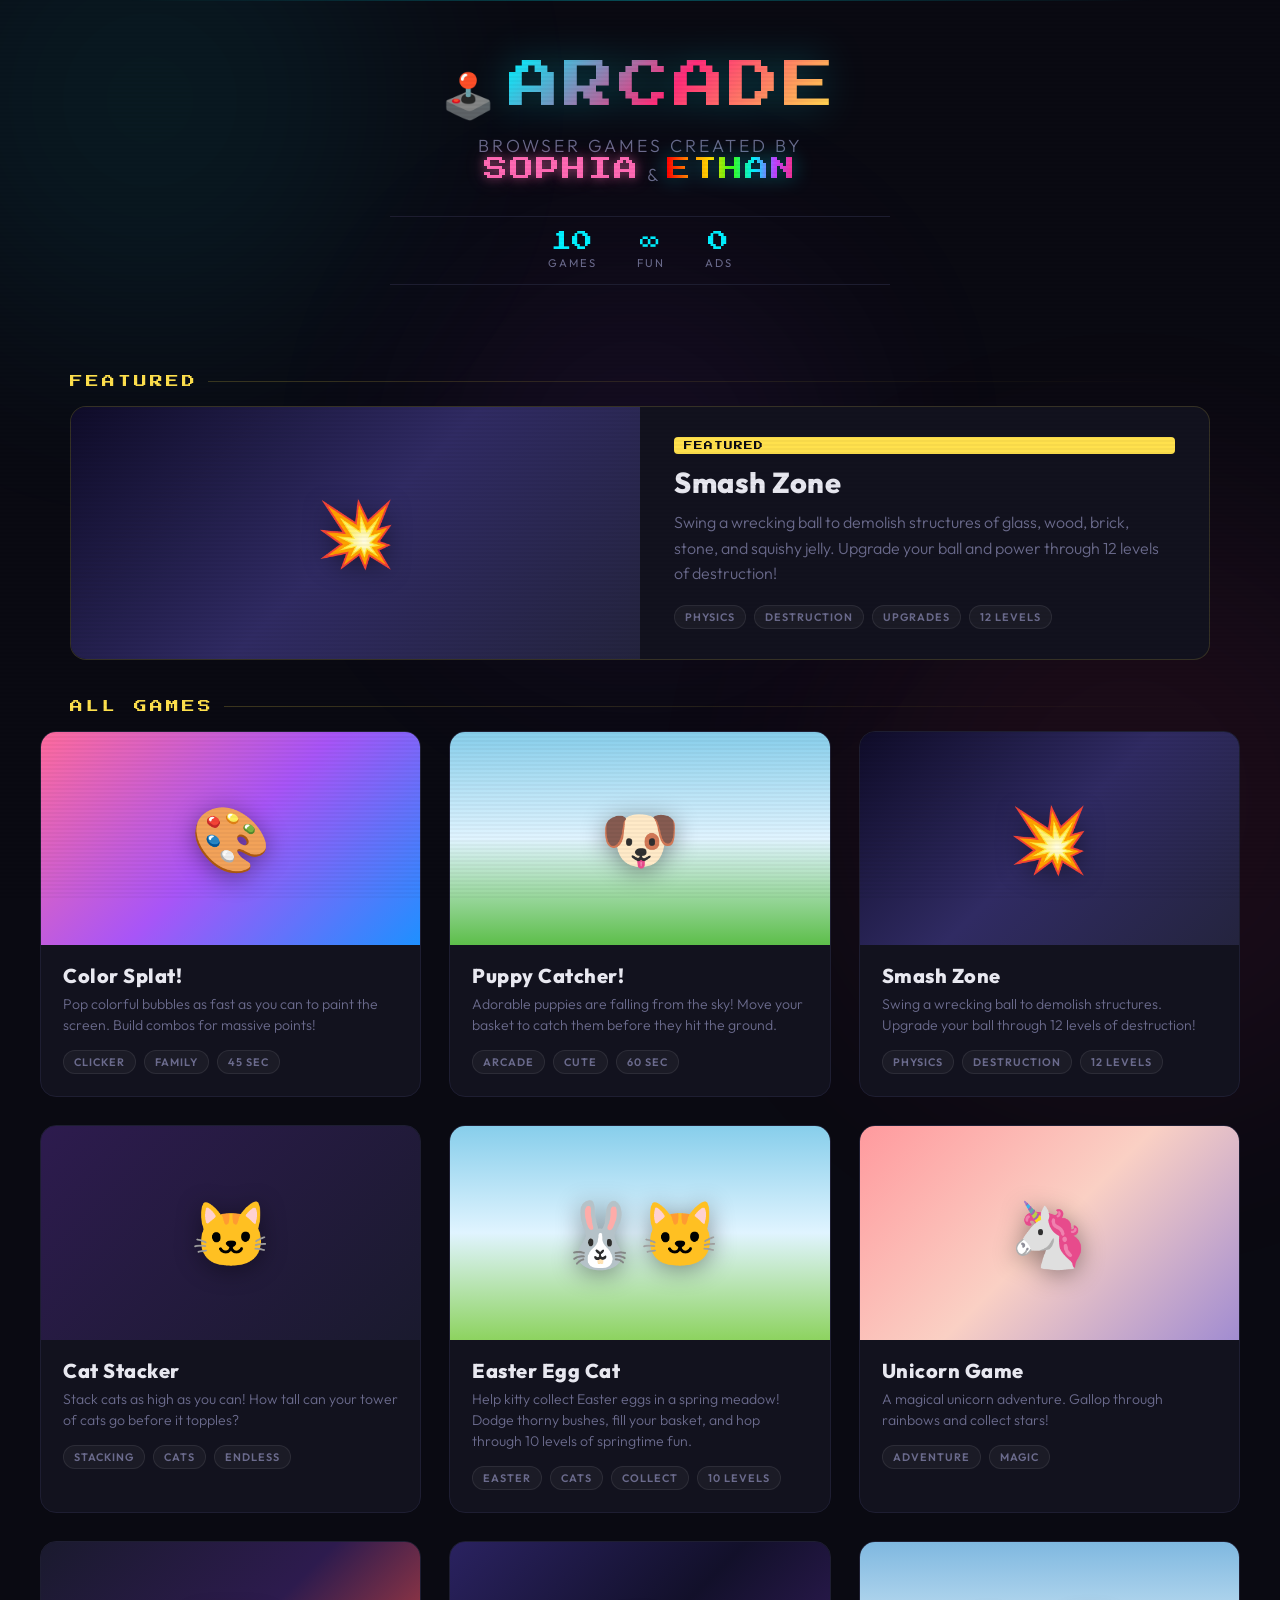
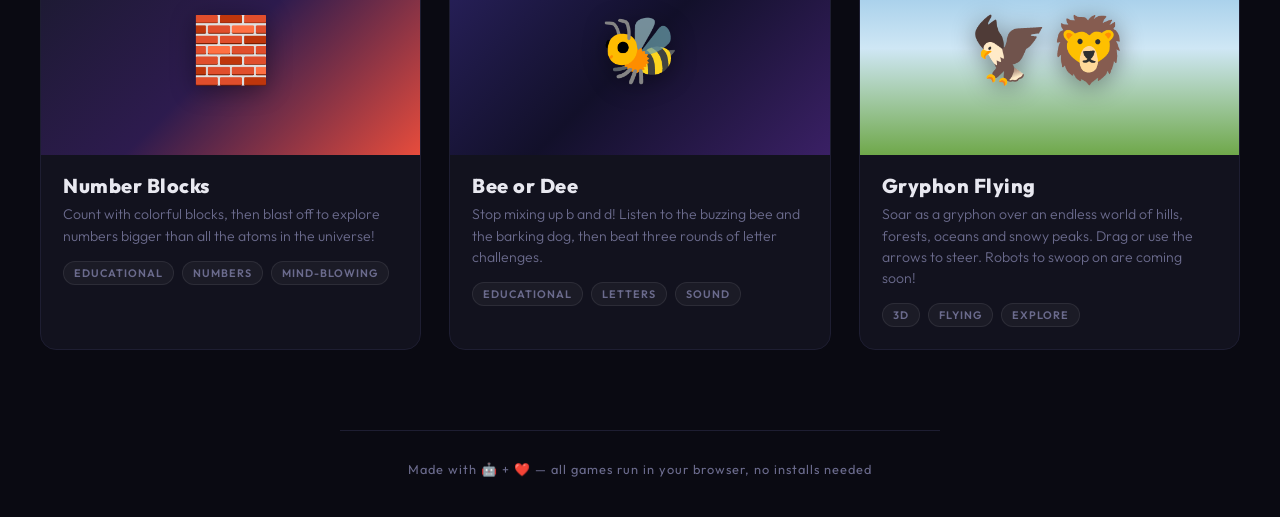
==== index.html @ a1a3a50f "Add Gryphon Flying: Fly With Me engine with a gryphon player Vendor kunchenguid/fly-with-me at 38857" ====
<!DOCTYPE html>
<html lang="en">
<head>
<meta charset="UTF-8">
<meta name="viewport" content="width=device-width, initial-scale=1.0">
<title>🕹️ Arcade</title>
<style>
  @import url('https://fonts.googleapis.com/css2?family=Press+Start+2P&family=Outfit:wght@300;400;600;800&display=swap');

  :root {
    --neon-pink: #FF2D78;
    --neon-cyan: #00F0FF;
    --neon-yellow: #FFE14D;
    --neon-green: #39FF14;
    --neon-purple: #BF40FF;
    --dark-bg: #0A0A12;
    --card-bg: #12121E;
    --card-border: #1E1E32;
    --text-dim: #6B6B8D;
  }

  * { margin: 0; padding: 0; box-sizing: border-box; }

  body {
    background: var(--dark-bg);
    color: #E8E8F0;
    font-family: 'Outfit', sans-serif;
    min-height: 100vh;
    overflow-x: hidden;
  }

  /* ── SCANLINE OVERLAY ── */
  body::after {
    content: '';
    position: fixed; inset: 0;
    background: repeating-linear-gradient(
      0deg,
      transparent,
      transparent 2px,
      rgba(0,0,0,0.03) 2px,
      rgba(0,0,0,0.03) 4px
    );
    pointer-events: none;
    z-index: 9999;
  }

  /* ── HEADER ── */
  .header {
    text-align: center;
    padding: 60px 20px 40px;
    position: relative;
  }
  .header::before {
    content: '';
    position: absolute;
    top: 0; left: 50%;
    transform: translateX(-50%);
    width: 80%;
    height: 1px;
    background: linear-gradient(90deg, transparent, var(--neon-cyan), transparent);
    opacity: 0.3;
  }

  .logo {
    font-family: 'Press Start 2P', monospace;
    font-size: clamp(1.8rem, 5vw, 3.2rem);
    letter-spacing: 4px;
    margin-bottom: 12px;
    position: relative;
    display: inline-block;
  }
  .logo .arcade-text {
    background: linear-gradient(135deg, var(--neon-cyan), var(--neon-pink), var(--neon-yellow));
    -webkit-background-clip: text; -webkit-text-fill-color: transparent;
    background-clip: text;
    filter: drop-shadow(0 0 20px rgba(0,240,255,0.3));
    animation: glowPulse 3s ease-in-out infinite;
  }
  @keyframes glowPulse {
    0%, 100% { filter: drop-shadow(0 0 20px rgba(0,240,255,0.3)); }
    50% { filter: drop-shadow(0 0 35px rgba(0,240,255,0.5)); }
  }
  .logo-icon {
    font-size: 0.85em;
    margin-right: 10px;
    animation: joystickWiggle 2s ease-in-out infinite;
  }
  @keyframes joystickWiggle {
    0%, 100% { transform: rotate(-5deg); }
    50% { transform: rotate(5deg); }
  }

  .tagline {
    font-size: clamp(0.85rem, 2vw, 1.1rem);
    color: var(--text-dim);
    font-weight: 300;
    letter-spacing: 3px;
    text-transform: uppercase;
  }

  .name-sophia {
    font-family: 'Press Start 2P', monospace;
    font-size: clamp(1.1rem, 3vw, 1.5rem);
    color: #FF69B4;
    text-shadow: 0 0 10px rgba(255, 105, 180, 0.5), 0 0 20px rgba(255, 105, 180, 0.3);
    letter-spacing: 2px;
  }

  .name-ethan {
    font-family: 'Press Start 2P', monospace;
    font-size: clamp(1.1rem, 3vw, 1.5rem);
    background: linear-gradient(90deg, #FF0000, #FF8C00, #FFD700, #39FF14, #00F0FF, #BF40FF, #FF2D78);
    -webkit-background-clip: text;
    -webkit-text-fill-color: transparent;
    background-clip: text;
    filter: drop-shadow(0 0 10px rgba(0, 240, 255, 0.4));
    letter-spacing: 2px;
  }

  /* ── GAME COUNT BAR ── */
  .stats-bar {
    display: flex;
    justify-content: center;
    gap: 40px;
    margin: 30px auto 10px;
    padding: 14px 30px;
    max-width: 500px;
    border-top: 1px solid var(--card-border);
    border-bottom: 1px solid var(--card-border);
  }
  .stat {
    text-align: center;
  }
  .stat-val {
    font-family: 'Press Start 2P', monospace;
    font-size: 1.3rem;
    color: var(--neon-cyan);
  }
  .stat-label {
    font-size: 0.7rem;
    color: var(--text-dim);
    text-transform: uppercase;
    letter-spacing: 2px;
    margin-top: 4px;
  }

  /* ── FEATURED SECTION ── */
  .featured-section {
    max-width: 1200px;
    margin: 40px auto 0;
    padding: 0 30px;
  }
  .section-label {
    font-family: 'Press Start 2P', monospace;
    font-size: clamp(0.65rem, 1.5vw, 0.8rem);
    color: var(--neon-yellow);
    letter-spacing: 3px;
    text-transform: uppercase;
    margin-bottom: 18px;
    display: flex;
    align-items: center;
    gap: 10px;
  }
  .section-label::after {
    content: '';
    flex: 1;
    height: 1px;
    background: linear-gradient(90deg, var(--neon-yellow), transparent);
    opacity: 0.2;
  }

  .featured-grid {
    display: grid;
    grid-template-columns: 1fr;
    gap: 28px;
  }

  .game-card.featured {
    display: grid;
    grid-template-columns: 1fr 1fr;
    border: 1px solid rgba(255, 225, 77, 0.15);
  }
  .game-card.featured .card-thumb {
    aspect-ratio: auto;
    min-height: 250px;
  }
  .game-card.featured .card-info {
    display: flex;
    flex-direction: column;
    justify-content: center;
    padding: 30px 34px;
  }
  .game-card.featured .card-title {
    font-size: 1.8rem;
    margin-bottom: 10px;
  }
  .game-card.featured .card-desc {
    font-size: 1rem;
    line-height: 1.6;
  }
  .game-card.featured .card-tags {
    margin-top: 18px;
  }
  .featured-badge {
    display: inline-block;
    font-family: 'Press Start 2P', monospace;
    font-size: 0.55rem;
    color: var(--dark-bg);
    background: var(--neon-yellow);
    padding: 4px 10px;
    border-radius: 4px;
    letter-spacing: 1px;
    margin-bottom: 10px;
  }
  .game-card.featured:hover {
    border-color: var(--neon-yellow);
    box-shadow:
      0 10px 50px rgba(255, 225, 77, 0.12),
      0 0 0 1px rgba(255, 225, 77, 0.15),
      inset 0 1px 0 rgba(255,255,255,0.04);
  }

  @media (max-width: 700px) {
    .game-card.featured {
      grid-template-columns: 1fr;
    }
    .game-card.featured .card-thumb {
      min-height: 180px;
      aspect-ratio: 16 / 9;
    }
    .game-card.featured .card-info {
      padding: 18px 22px 22px;
    }
    .game-card.featured .card-title {
      font-size: 1.3rem;
    }
    .featured-section { padding: 0 16px; }
  }

  /* ── ALL GAMES SECTION ── */
  .all-games-section {
    max-width: 1200px;
    margin: 40px auto 0;
    padding: 0 30px;
  }
  @media (max-width: 700px) {
    .all-games-section { padding: 0 16px; }
  }

  /* ── GAME GRID ── */
  .games-grid {
    display: grid;
    grid-template-columns: repeat(auto-fill, minmax(320px, 1fr));
    gap: 28px;
    max-width: 1200px;
    margin: 0 auto;
    padding: 0 0 80px;
  }

  /* ── GAME CARD ── */
  .game-card {
    background: var(--card-bg);
    border: 1px solid var(--card-border);
    border-radius: 16px;
    overflow: hidden;
    transition: transform 0.3s cubic-bezier(0.34, 1.56, 0.64, 1), box-shadow 0.3s, border-color 0.3s;
    cursor: pointer;
    text-decoration: none;
    color: inherit;
    display: block;
    position: relative;
  }
  .game-card:hover {
    transform: translateY(-6px) scale(1.02);
    border-color: var(--neon-cyan);
    box-shadow:
      0 10px 40px rgba(0, 240, 255, 0.12),
      0 0 0 1px rgba(0, 240, 255, 0.15),
      inset 0 1px 0 rgba(255,255,255,0.04);
  }
  .game-card:active {
    transform: translateY(-2px) scale(1.0);
  }

  /* Card glow accent — unique per card */
  .game-card::before {
    content: '';
    position: absolute;
    top: 0; left: 0; right: 0;
    height: 3px;
    background: var(--accent);
    opacity: 0;
    transition: opacity 0.3s;
  }
  .game-card:hover::before { opacity: 1; }

  /* ── SCREENSHOT AREA ── */
  .card-thumb {
    width: 100%;
    aspect-ratio: 16 / 9;
    overflow: hidden;
    position: relative;
    display: flex;
    align-items: center;
    justify-content: center;
    background: var(--thumb-bg, #161625);
  }
  .card-thumb img {
    width: 100%;
    height: 100%;
    object-fit: cover;
    transition: transform 0.5s;
  }
  .game-card:hover .card-thumb img {
    transform: scale(1.06);
  }

  /* Placeholder when no screenshot */
  .thumb-placeholder {
    font-size: 4rem;
    filter: drop-shadow(0 4px 12px rgba(0,0,0,0.4));
    animation: float 3s ease-in-out infinite;
  }
  @keyframes float {
    0%, 100% { transform: translateY(0); }
    50% { transform: translateY(-8px); }
  }

  /* Play overlay */
  .play-overlay {
    position: absolute; inset: 0;
    background: rgba(0,0,0,0.55);
    display: flex; align-items: center; justify-content: center;
    opacity: 0;
    transition: opacity 0.3s;
  }
  .game-card:hover .play-overlay { opacity: 1; }
  .play-btn-icon {
    width: 60px; height: 60px;
    border-radius: 50%;
    background: var(--accent, var(--neon-cyan));
    display: flex; align-items: center; justify-content: center;
    box-shadow: 0 0 30px rgba(0,240,255,0.4);
    transition: transform 0.2s;
  }
  .game-card:hover .play-btn-icon { transform: scale(1.1); }
  .play-btn-icon svg {
    width: 24px; height: 24px;
    fill: var(--dark-bg);
    margin-left: 3px;
  }

  /* ── CARD INFO ── */
  .card-info {
    padding: 18px 22px 22px;
  }
  .card-title {
    font-family: 'Outfit', sans-serif;
    font-weight: 800;
    font-size: 1.25rem;
    margin-bottom: 6px;
    letter-spacing: 0.5px;
  }
  .card-desc {
    font-size: 0.88rem;
    color: var(--text-dim);
    line-height: 1.5;
    font-weight: 300;
  }
  .card-tags {
    display: flex;
    gap: 8px;
    margin-top: 14px;
    flex-wrap: wrap;
  }
  .tag {
    font-size: 0.68rem;
    padding: 4px 10px;
    border-radius: 20px;
    background: rgba(255,255,255,0.04);
    border: 1px solid rgba(255,255,255,0.08);
    color: var(--text-dim);
    text-transform: uppercase;
    letter-spacing: 1px;
    font-weight: 600;
  }

  /* ── FOOTER ── */
  .footer {
    text-align: center;
    padding: 30px 20px 40px;
    color: var(--text-dim);
    font-size: 0.8rem;
    border-top: 1px solid var(--card-border);
    max-width: 600px;
    margin: 0 auto;
    letter-spacing: 1px;
  }
  .footer a {
    color: var(--neon-cyan);
    text-decoration: none;
  }

  /* ── AMBIENT GLOW BLOBS ── */
  .glow-blob {
    position: fixed;
    border-radius: 50%;
    filter: blur(120px);
    opacity: 0.07;
    pointer-events: none;
    z-index: -1;
  }

  /* ── RESPONSIVE ── */
  @media (max-width: 700px) {
    .games-grid { grid-template-columns: 1fr; padding: 0 16px 60px; }
    .stats-bar { gap: 25px; }
    .header { padding: 40px 16px 30px; }
  }

</style>
</head>
<body>

<!-- Ambient glow -->
<div class="glow-blob" style="width:500px;height:500px;background:var(--neon-cyan);top:-150px;left:-100px;"></div>
<div class="glow-blob" style="width:600px;height:600px;background:var(--neon-pink);bottom:-200px;right:-150px;"></div>
<div class="glow-blob" style="width:400px;height:400px;background:var(--neon-purple);top:50%;left:50%;transform:translate(-50%,-50%);"></div>

<!-- HEADER -->
<header class="header">
  <div class="logo">
    <span class="logo-icon">🕹️</span><span class="arcade-text">ARCADE</span>
  </div>
  <p class="tagline">Browser games created by<br><span class="name-sophia">Sophia</span> & <span class="name-ethan">Ethan</span></p>

  <div class="stats-bar">
    <div class="stat">
      <div class="stat-val" id="game-count">5</div>
      <div class="stat-label">Games</div>
    </div>
    <div class="stat">
      <div class="stat-val">∞</div>
      <div class="stat-label">Fun</div>
    </div>
    <div class="stat">
      <div class="stat-val">0</div>
      <div class="stat-label">Ads</div>
    </div>
  </div>
</header>

<!-- FEATURED GAMES -->
<section class="featured-section">
  <div class="section-label">Featured</div>
  <div class="featured-grid">

    <!-- ═══ FEATURED: Smash Zone ═══ -->
    <a href="./smash-zone/" class="game-card featured" style="--accent: #FF4757; --thumb-bg: linear-gradient(135deg, #0f0c29, #302b63, #24243e);">
      <div class="card-thumb" style="background: linear-gradient(135deg, #0f0c29, #302b63, #24243e);">
        <div class="thumb-placeholder">💥</div>
        <div class="play-overlay">
          <div class="play-btn-icon" style="background: #FF4757;">
            <svg viewBox="0 0 24 24"><polygon points="8,5 19,12 8,19"/></svg>
          </div>
        </div>
      </div>
      <div class="card-info">
        <span class="featured-badge">FEATURED</span>
        <div class="card-title">Smash Zone</div>
        <div class="card-desc">Swing a wrecking ball to demolish structures of glass, wood, brick, stone, and squishy jelly. Upgrade your ball and power through 12 levels of destruction!</div>
        <div class="card-tags">
          <span class="tag">Physics</span>
          <span class="tag">Destruction</span>
          <span class="tag">Upgrades</span>
          <span class="tag">12 Levels</span>
        </div>
      </div>
    </a>

  </div>
</section>

<!-- ALL GAMES -->
<section class="all-games-section">
  <div class="section-label">All Games</div>
</section>

<main class="games-grid" id="games-grid">

  <!-- ═══ GAME CARD: Color Splat ═══ -->
  <a href="./color-splat/" class="game-card" style="--accent: #A855F7; --thumb-bg: linear-gradient(135deg, #FF6B9D, #A855F7, #1E90FF);">
    <div class="card-thumb" style="background: linear-gradient(135deg, #FF6B9D, #A855F7, #1E90FF);">
      <div class="thumb-placeholder">🎨</div>
      <div class="play-overlay">
        <div class="play-btn-icon" style="background: #A855F7;">
          <svg viewBox="0 0 24 24"><polygon points="8,5 19,12 8,19"/></svg>
        </div>
      </div>
    </div>
    <div class="card-info">
      <div class="card-title">Color Splat!</div>
      <div class="card-desc">Pop colorful bubbles as fast as you can to paint the screen. Build combos for massive points!</div>
      <div class="card-tags">
        <span class="tag">Clicker</span>
        <span class="tag">Family</span>
        <span class="tag">45 sec</span>
      </div>
    </div>
  </a>

  <!-- ═══ GAME CARD: Puppy Catcher ═══ -->
  <a href="./puppy-catcher/" class="game-card" style="--accent: #FF8FAB; --thumb-bg: linear-gradient(180deg, #87CEEB, #E0F4FF, #5DBE4A);">
    <div class="card-thumb" style="background: linear-gradient(180deg, #87CEEB, #E0F4FF, #5DBE4A);">
      <div class="thumb-placeholder">🐶</div>
      <div class="play-overlay">
        <div class="play-btn-icon" style="background: #FF8FAB;">
          <svg viewBox="0 0 24 24"><polygon points="8,5 19,12 8,19"/></svg>
        </div>
      </div>
    </div>
    <div class="card-info">
      <div class="card-title">Puppy Catcher!</div>
      <div class="card-desc">Adorable puppies are falling from the sky! Move your basket to catch them before they hit the ground.</div>
      <div class="card-tags">
        <span class="tag">Arcade</span>
        <span class="tag">Cute</span>
        <span class="tag">60 sec</span>
      </div>
    </div>
  </a>

  <!-- ═══ GAME CARD: Smash Zone ═══ -->
  <a href="./smash-zone/" class="game-card" style="--accent: #FF4757; --thumb-bg: linear-gradient(135deg, #0f0c29, #302b63, #24243e);">
    <div class="card-thumb" style="background: linear-gradient(135deg, #0f0c29, #302b63, #24243e);">
      <div class="thumb-placeholder">💥</div>
      <div class="play-overlay">
        <div class="play-btn-icon" style="background: #FF4757;">
          <svg viewBox="0 0 24 24"><polygon points="8,5 19,12 8,19"/></svg>
        </div>
      </div>
    </div>
    <div class="card-info">
      <div class="card-title">Smash Zone</div>
      <div class="card-desc">Swing a wrecking ball to demolish structures. Upgrade your ball through 12 levels of destruction!</div>
      <div class="card-tags">
        <span class="tag">Physics</span>
        <span class="tag">Destruction</span>
        <span class="tag">12 Levels</span>
      </div>
    </div>
  </a>

  <!-- ═══ GAME CARD: Cat Stacker ═══ -->
  <a href="./cat-stacker/" class="game-card" style="--accent: #FFE14D; --thumb-bg: linear-gradient(135deg, #2d1b4e, #1a1a2e);">
    <div class="card-thumb" style="background: linear-gradient(135deg, #2d1b4e, #1a1a2e);">
      <div class="thumb-placeholder">🐱</div>
      <div class="play-overlay">
        <div class="play-btn-icon" style="background: #FFE14D;">
          <svg viewBox="0 0 24 24"><polygon points="8,5 19,12 8,19"/></svg>
        </div>
      </div>
    </div>
    <div class="card-info">
      <div class="card-title">Cat Stacker</div>
      <div class="card-desc">Stack cats as high as you can! How tall can your tower of cats go before it topples?</div>
      <div class="card-tags">
        <span class="tag">Stacking</span>
        <span class="tag">Cats</span>
        <span class="tag">Endless</span>
      </div>
    </div>
  </a>

  <!-- ═══ GAME CARD: Easter Egg Cat ═══ -->
  <a href="./easter-cat/" class="game-card" style="--accent: #FFB6C1; --thumb-bg: linear-gradient(180deg, #87CEEB, #E0F4FF, #8DD35F);">
    <div class="card-thumb" style="background: linear-gradient(180deg, #87CEEB, #E0F4FF, #8DD35F);">
      <div class="thumb-placeholder">&#x1F430;&#x1F431;</div>
      <div class="play-overlay">
        <div class="play-btn-icon" style="background: #FFB6C1;">
          <svg viewBox="0 0 24 24"><polygon points="8,5 19,12 8,19"/></svg>
        </div>
      </div>
    </div>
    <div class="card-info">
      <div class="card-title">Easter Egg Cat</div>
      <div class="card-desc">Help kitty collect Easter eggs in a spring meadow! Dodge thorny bushes, fill your basket, and hop through 10 levels of springtime fun.</div>
      <div class="card-tags">
        <span class="tag">Easter</span>
        <span class="tag">Cats</span>
        <span class="tag">Collect</span>
        <span class="tag">10 Levels</span>
      </div>
    </div>
  </a>

  <!-- ═══ GAME CARD: Unicorn Game ═══ -->
  <a href="./unicorn-game/" class="game-card" style="--accent: #BF40FF; --thumb-bg: linear-gradient(135deg, #ff9a9e, #fad0c4, #a18cd1);">
    <div class="card-thumb" style="background: linear-gradient(135deg, #ff9a9e, #fad0c4, #a18cd1);">
      <div class="thumb-placeholder">🦄</div>
      <div class="play-overlay">
        <div class="play-btn-icon" style="background: #BF40FF;">
          <svg viewBox="0 0 24 24"><polygon points="8,5 19,12 8,19"/></svg>
        </div>
      </div>
    </div>
    <div class="card-info">
      <div class="card-title">Unicorn Game</div>
      <div class="card-desc">A magical unicorn adventure. Gallop through rainbows and collect stars!</div>
      <div class="card-tags">
        <span class="tag">Adventure</span>
        <span class="tag">Magic</span>
      </div>
    </div>
  </a>

  <!-- ═══ GAME CARD: Number Blocks ═══ -->
  <a href="./number-game/" class="game-card" style="--accent: #FFD700; --thumb-bg: linear-gradient(135deg, #1a1a2e, #2d1b4e, #e74c3c);">
    <div class="card-thumb" style="background: linear-gradient(135deg, #1a1a2e, #2d1b4e, #e74c3c);">
      <div class="thumb-placeholder">🧱</div>
      <div class="play-overlay">
        <div class="play-btn-icon" style="background: #FFD700;">
          <svg viewBox="0 0 24 24"><polygon points="8,5 19,12 8,19"/></svg>
        </div>
      </div>
    </div>
    <div class="card-info">
      <div class="card-title">Number Blocks</div>
      <div class="card-desc">Count with colorful blocks, then blast off to explore numbers bigger than all the atoms in the universe!</div>
      <div class="card-tags">
        <span class="tag">Educational</span>
        <span class="tag">Numbers</span>
        <span class="tag">Mind-Blowing</span>
      </div>
    </div>
  </a>

  <!-- ═══ GAME CARD: Bee or Dee ═══ -->
  <a href="./bee-or-dee/" class="game-card" style="--accent: #FFC53D; --thumb-bg: linear-gradient(135deg, #2A2260, #12102A, #3A2065);">
    <div class="card-thumb" style="background: linear-gradient(135deg, #2A2260, #12102A, #3A2065);">
      <div class="thumb-placeholder">🐝</div>
      <div class="play-overlay">
        <div class="play-btn-icon" style="background: #FFC53D;">
          <svg viewBox="0 0 24 24"><polygon points="8,5 19,12 8,19"/></svg>
        </div>
      </div>
    </div>
    <div class="card-info">
      <div class="card-title">Bee or Dee</div>
      <div class="card-desc">Stop mixing up b and d! Listen to the buzzing bee and the barking dog, then beat three rounds of letter challenges.</div>
      <div class="card-tags">
        <span class="tag">Educational</span>
        <span class="tag">Letters</span>
        <span class="tag">Sound</span>
      </div>
    </div>
  </a>

  <!-- ═══ GAME CARD: Gryphon Flying ═══ -->
  <a href="./gryphon-flying/" class="game-card" style="--accent: #E8A33D; --thumb-bg: linear-gradient(180deg, #7FB8E0, #CFE7F5, #6FA84A);">
    <div class="card-thumb" style="background: linear-gradient(180deg, #7FB8E0, #CFE7F5, #6FA84A);">
      <div class="thumb-placeholder">🦅🦁</div>
      <div class="play-overlay">
        <div class="play-btn-icon" style="background: #E8A33D;">
          <svg viewBox="0 0 24 24"><polygon points="8,5 19,12 8,19"/></svg>
        </div>
      </div>
    </div>
    <div class="card-info">
      <div class="card-title">Gryphon Flying</div>
      <div class="card-desc">Soar as a gryphon over an endless world of hills, forests, oceans and snowy peaks. Drag or use the arrows to steer. Robots to swoop on are coming soon!</div>
      <div class="card-tags">
        <span class="tag">3D</span>
        <span class="tag">Flying</span>
        <span class="tag">Explore</span>
      </div>
    </div>
  </a>

</main>

<!-- FOOTER -->
<footer class="footer">
  Made with 🤖 + ❤️ — all games run in your browser, no installs needed
</footer>

<script>
  // Update game count dynamically
  document.getElementById('game-count').textContent =
    document.querySelectorAll('.game-card').length;
</script>
</body>
</html>
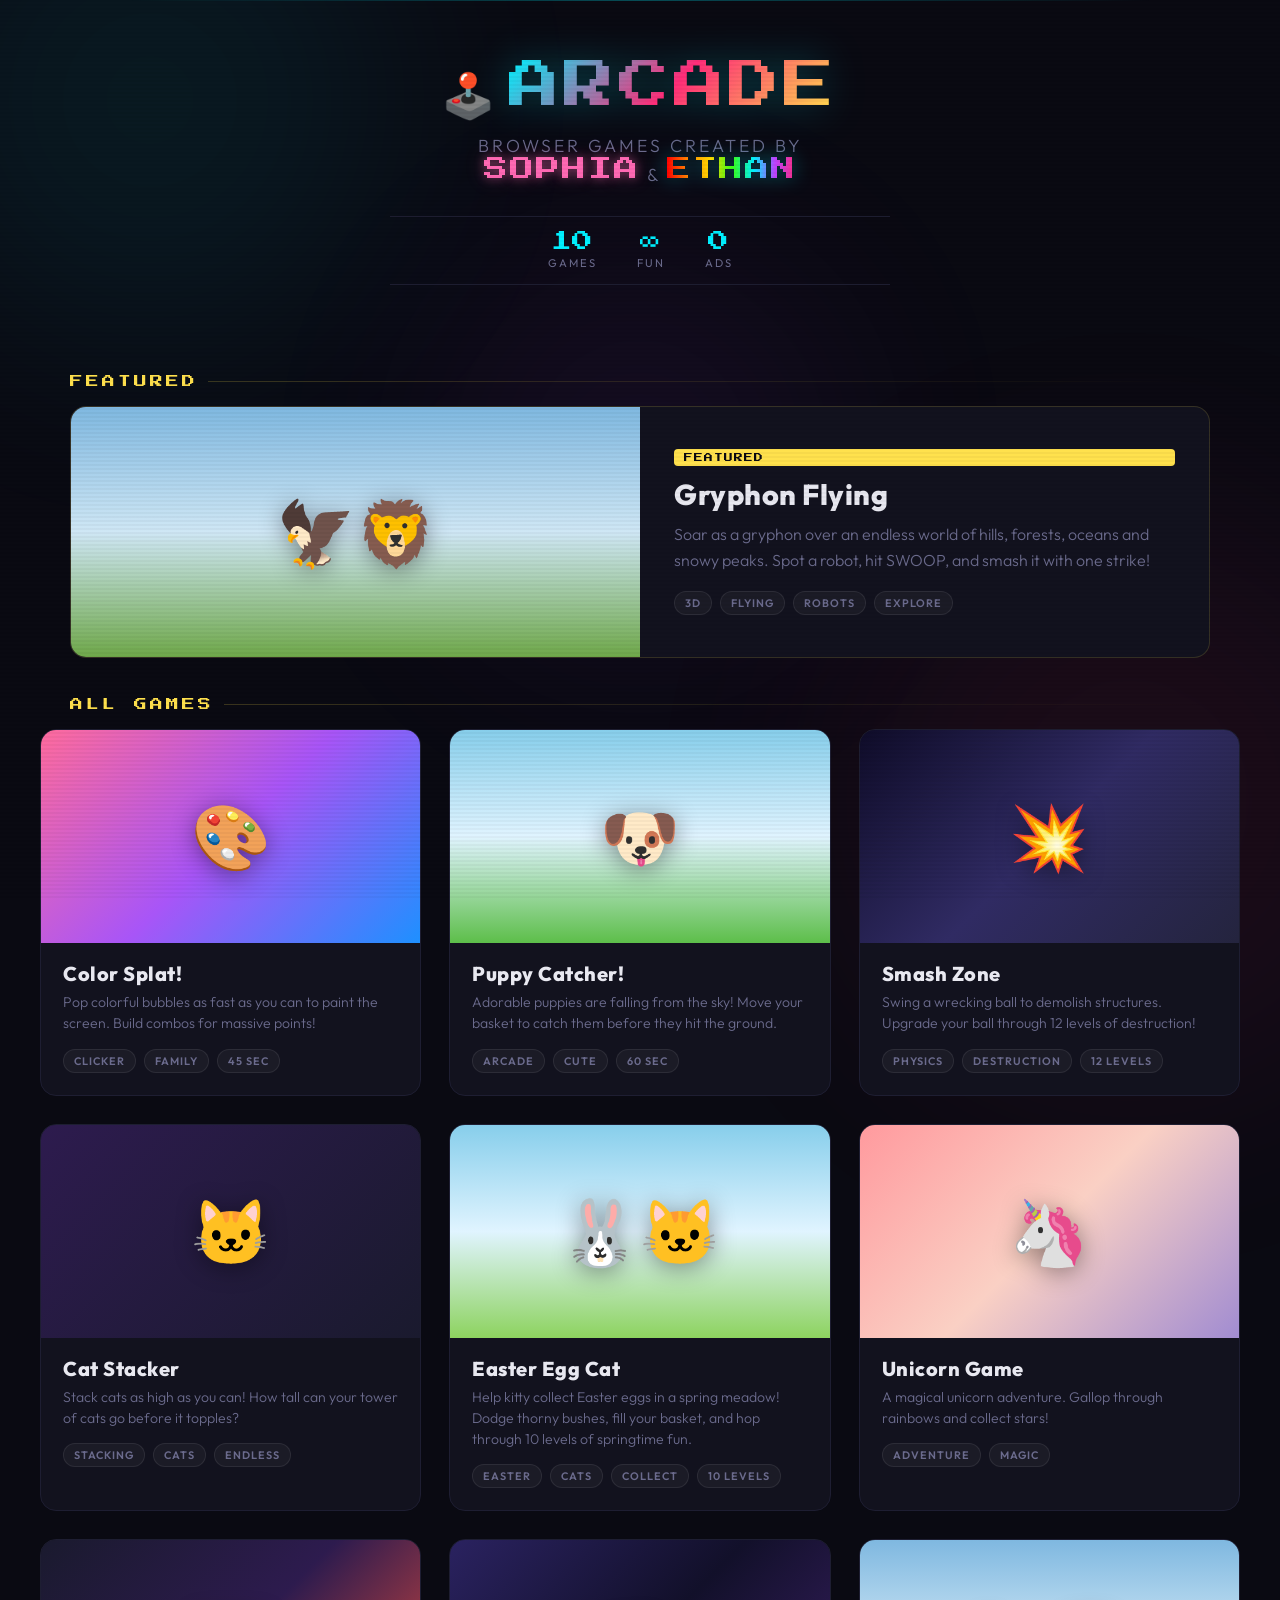
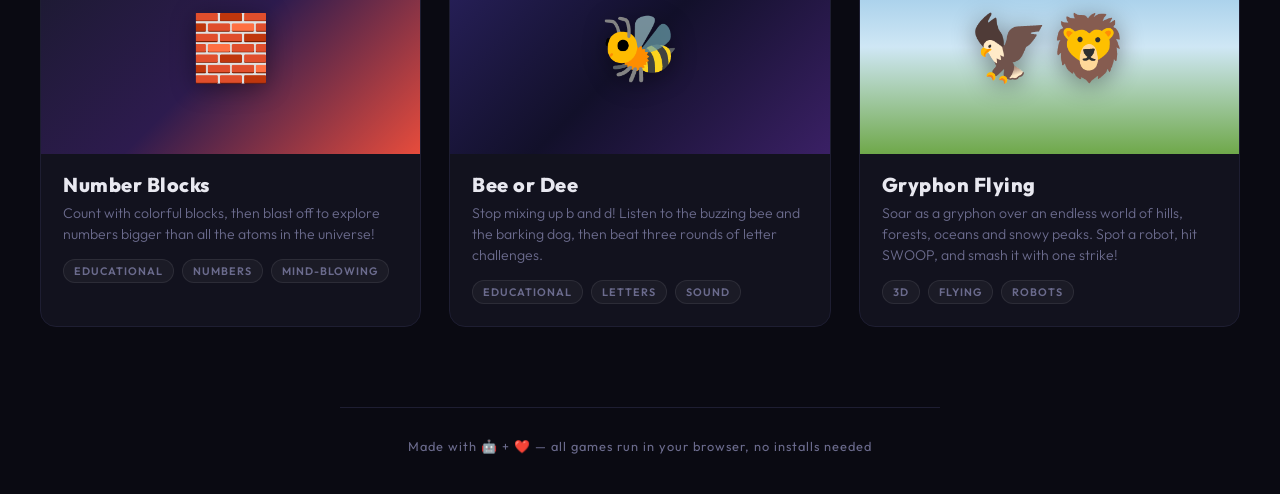
==== commit c03b5ae1: "Feature Gryphon Flying; iOS sound; a strike that lands Home page: Gryphon Flying takes the featured " ====
--- a/index.html
+++ b/index.html
@@ -455,25 +455,25 @@
   <div class="section-label">Featured</div>
   <div class="featured-grid">
 
-    <!-- ═══ FEATURED: Smash Zone ═══ -->
-    <a href="./smash-zone/" class="game-card featured" style="--accent: #FF4757; --thumb-bg: linear-gradient(135deg, #0f0c29, #302b63, #24243e);">
-      <div class="card-thumb" style="background: linear-gradient(135deg, #0f0c29, #302b63, #24243e);">
-        <div class="thumb-placeholder">💥</div>
+    <!-- ═══ FEATURED: Gryphon Flying ═══ -->
+    <a href="./gryphon-flying/" class="game-card featured" style="--accent: #E8A33D; --thumb-bg: linear-gradient(180deg, #7FB8E0, #CFE7F5, #6FA84A);">
+      <div class="card-thumb" style="background: linear-gradient(180deg, #7FB8E0, #CFE7F5, #6FA84A);">
+        <div class="thumb-placeholder">🦅🦁</div>
         <div class="play-overlay">
-          <div class="play-btn-icon" style="background: #FF4757;">
+          <div class="play-btn-icon" style="background: #E8A33D;">
             <svg viewBox="0 0 24 24"><polygon points="8,5 19,12 8,19"/></svg>
           </div>
         </div>
       </div>
       <div class="card-info">
         <span class="featured-badge">FEATURED</span>
-        <div class="card-title">Smash Zone</div>
-        <div class="card-desc">Swing a wrecking ball to demolish structures of glass, wood, brick, stone, and squishy jelly. Upgrade your ball and power through 12 levels of destruction!</div>
+        <div class="card-title">Gryphon Flying</div>
+        <div class="card-desc">Soar as a gryphon over an endless world of hills, forests, oceans and snowy peaks. Spot a robot, hit SWOOP, and smash it with one strike!</div>
         <div class="card-tags">
-          <span class="tag">Physics</span>
-          <span class="tag">Destruction</span>
-          <span class="tag">Upgrades</span>
-          <span class="tag">12 Levels</span>
+          <span class="tag">3D</span>
+          <span class="tag">Flying</span>
+          <span class="tag">Robots</span>
+          <span class="tag">Explore</span>
         </div>
       </div>
     </a>
@@ -668,11 +668,11 @@
     </div>
     <div class="card-info">
       <div class="card-title">Gryphon Flying</div>
-      <div class="card-desc">Soar as a gryphon over an endless world of hills, forests, oceans and snowy peaks. Drag or use the arrows to steer. Robots to swoop on are coming soon!</div>
+      <div class="card-desc">Soar as a gryphon over an endless world of hills, forests, oceans and snowy peaks. Spot a robot, hit SWOOP, and smash it with one strike!</div>
       <div class="card-tags">
         <span class="tag">3D</span>
         <span class="tag">Flying</span>
-        <span class="tag">Explore</span>
+        <span class="tag">Robots</span>
       </div>
     </div>
   </a>
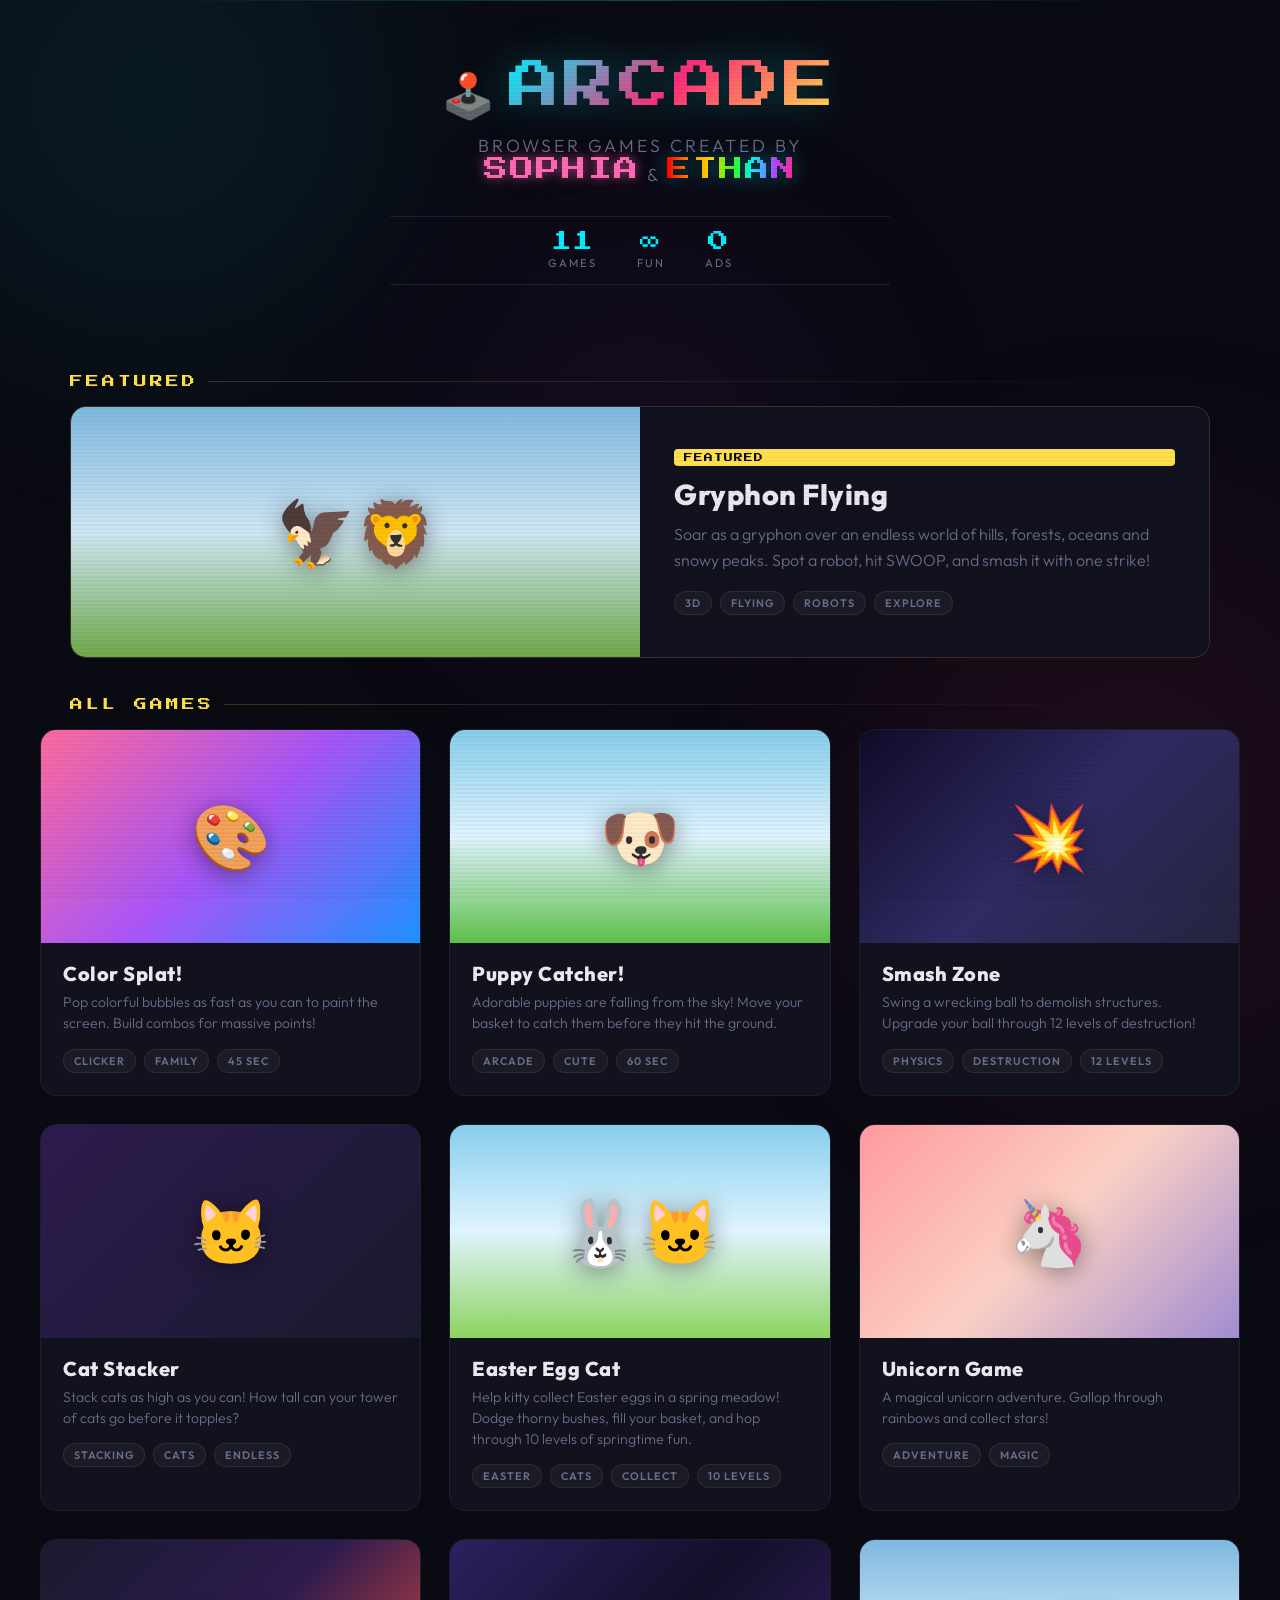
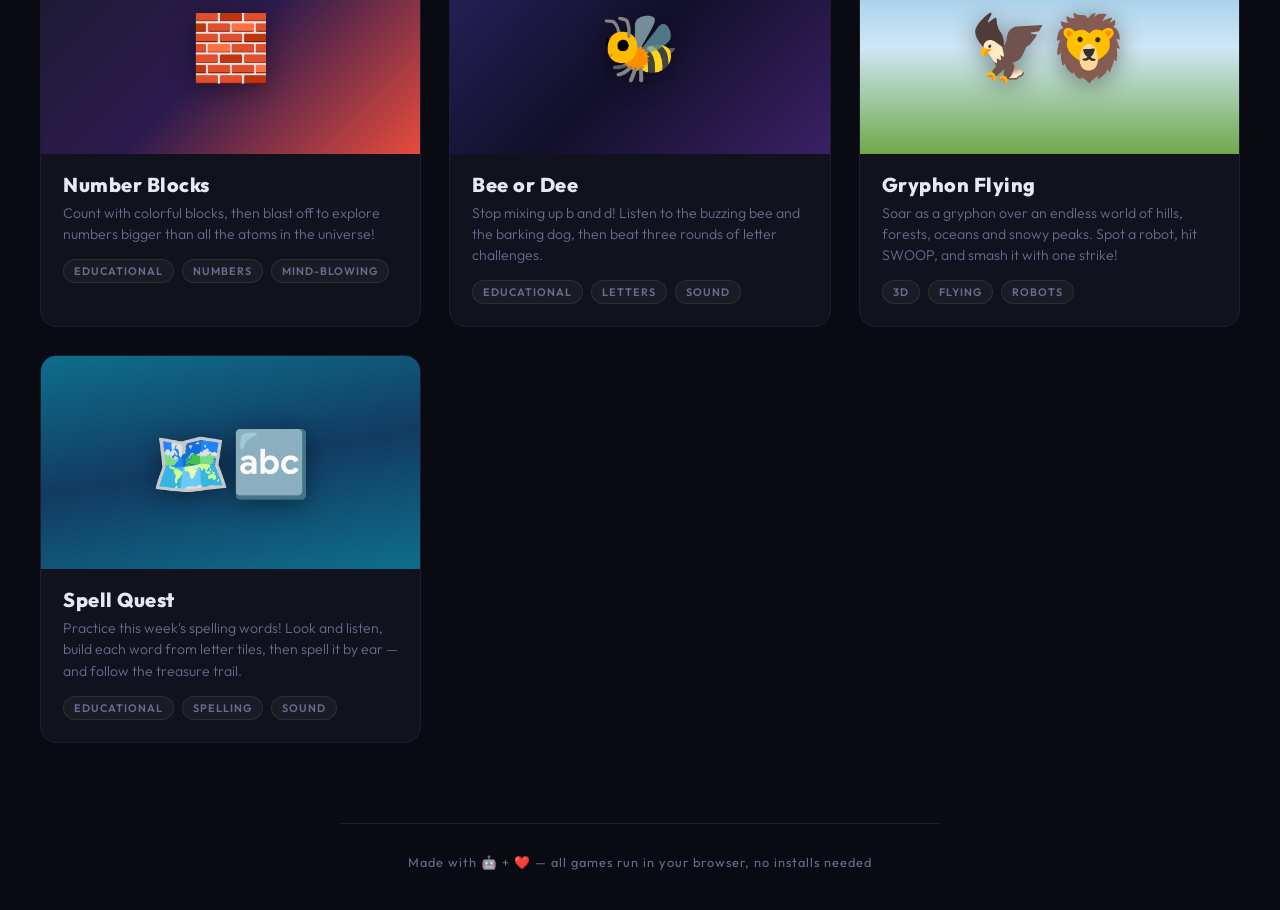
==== commit b7bc0140: "Add Spell Quest: weekly spelling practice with learn, build, and spell modes Parent-editable word li" ====
--- a/index.html
+++ b/index.html
@@ -677,6 +677,27 @@
     </div>
   </a>
 
+  <!-- ═══ GAME CARD: Spell Quest ═══ -->
+  <a href="./spell-quest/" class="game-card" style="--accent: #FFC23D; --thumb-bg: linear-gradient(170deg, #0E6E8C, #123B63, #0E6E8C);">
+    <div class="card-thumb" style="background: linear-gradient(170deg, #0E6E8C, #123B63, #0E6E8C);">
+      <div class="thumb-placeholder">🗺️🔤</div>
+      <div class="play-overlay">
+        <div class="play-btn-icon" style="background: #FFC23D;">
+          <svg viewBox="0 0 24 24"><polygon points="8,5 19,12 8,19"/></svg>
+        </div>
+      </div>
+    </div>
+    <div class="card-info">
+      <div class="card-title">Spell Quest</div>
+      <div class="card-desc">Practice this week's spelling words! Look and listen, build each word from letter tiles, then spell it by ear — and follow the treasure trail.</div>
+      <div class="card-tags">
+        <span class="tag">Educational</span>
+        <span class="tag">Spelling</span>
+        <span class="tag">Sound</span>
+      </div>
+    </div>
+  </a>
+
 </main>
 
 <!-- FOOTER -->
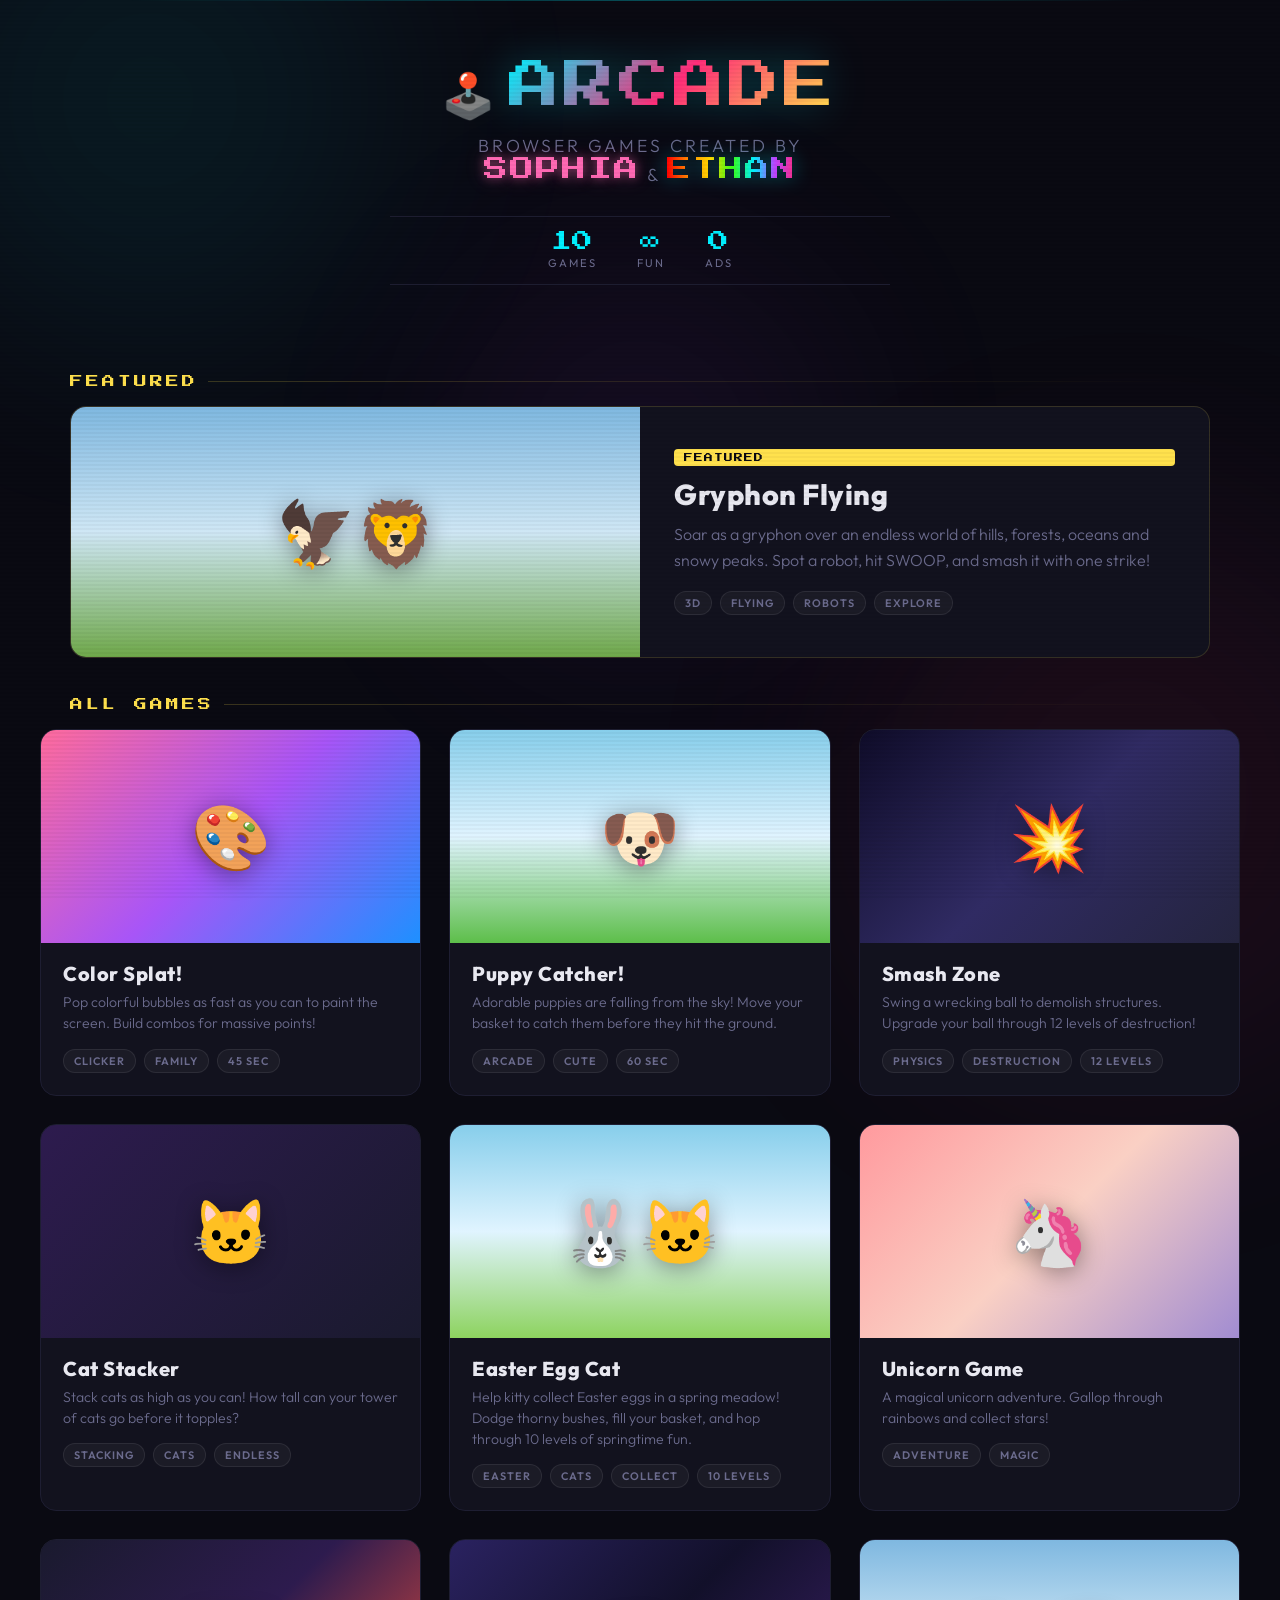
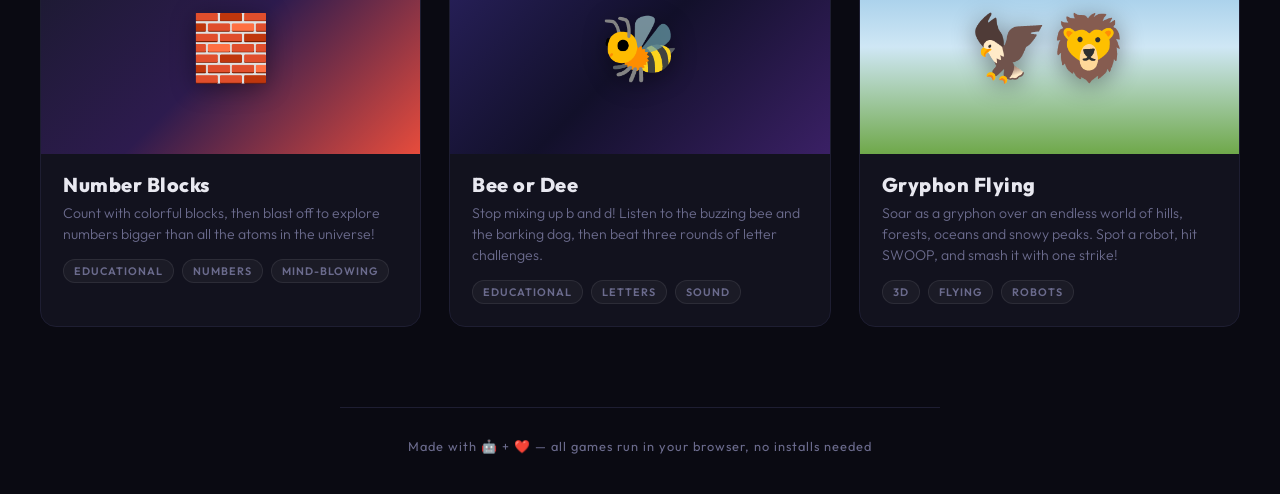
==== commit 16ae2a40: "Home page: use the joystick emoji as the tab favicon Move the 🕹️ out of the <title> and into an inli" ====
--- a/index.html
+++ b/index.html
@@ -3,7 +3,8 @@
 <head>
 <meta charset="UTF-8">
 <meta name="viewport" content="width=device-width, initial-scale=1.0">
-<title>🕹️ Arcade</title>
+<title>Arcade</title>
+<link rel="icon" href="data:image/svg+xml,%3Csvg xmlns=%27http://www.w3.org/2000/svg%27 viewBox=%270 0 100 100%27%3E%3Ctext y=%27.9em%27 font-size=%2790%27%3E%F0%9F%95%B9%EF%B8%8F%3C/text%3E%3C/svg%3E">
 <style>
   @import url('https://fonts.googleapis.com/css2?family=Press+Start+2P&family=Outfit:wght@300;400;600;800&display=swap');
 
@@ -677,27 +678,6 @@
     </div>
   </a>
 
-  <!-- ═══ GAME CARD: Spell Quest ═══ -->
-  <a href="./spell-quest/" class="game-card" style="--accent: #FFC23D; --thumb-bg: linear-gradient(170deg, #0E6E8C, #123B63, #0E6E8C);">
-    <div class="card-thumb" style="background: linear-gradient(170deg, #0E6E8C, #123B63, #0E6E8C);">
-      <div class="thumb-placeholder">🗺️🔤</div>
-      <div class="play-overlay">
-        <div class="play-btn-icon" style="background: #FFC23D;">
-          <svg viewBox="0 0 24 24"><polygon points="8,5 19,12 8,19"/></svg>
-        </div>
-      </div>
-    </div>
-    <div class="card-info">
-      <div class="card-title">Spell Quest</div>
-      <div class="card-desc">Practice this week's spelling words! Look and listen, build each word from letter tiles, then spell it by ear — and follow the treasure trail.</div>
-      <div class="card-tags">
-        <span class="tag">Educational</span>
-        <span class="tag">Spelling</span>
-        <span class="tag">Sound</span>
-      </div>
-    </div>
-  </a>
-
 </main>
 
 <!-- FOOTER -->
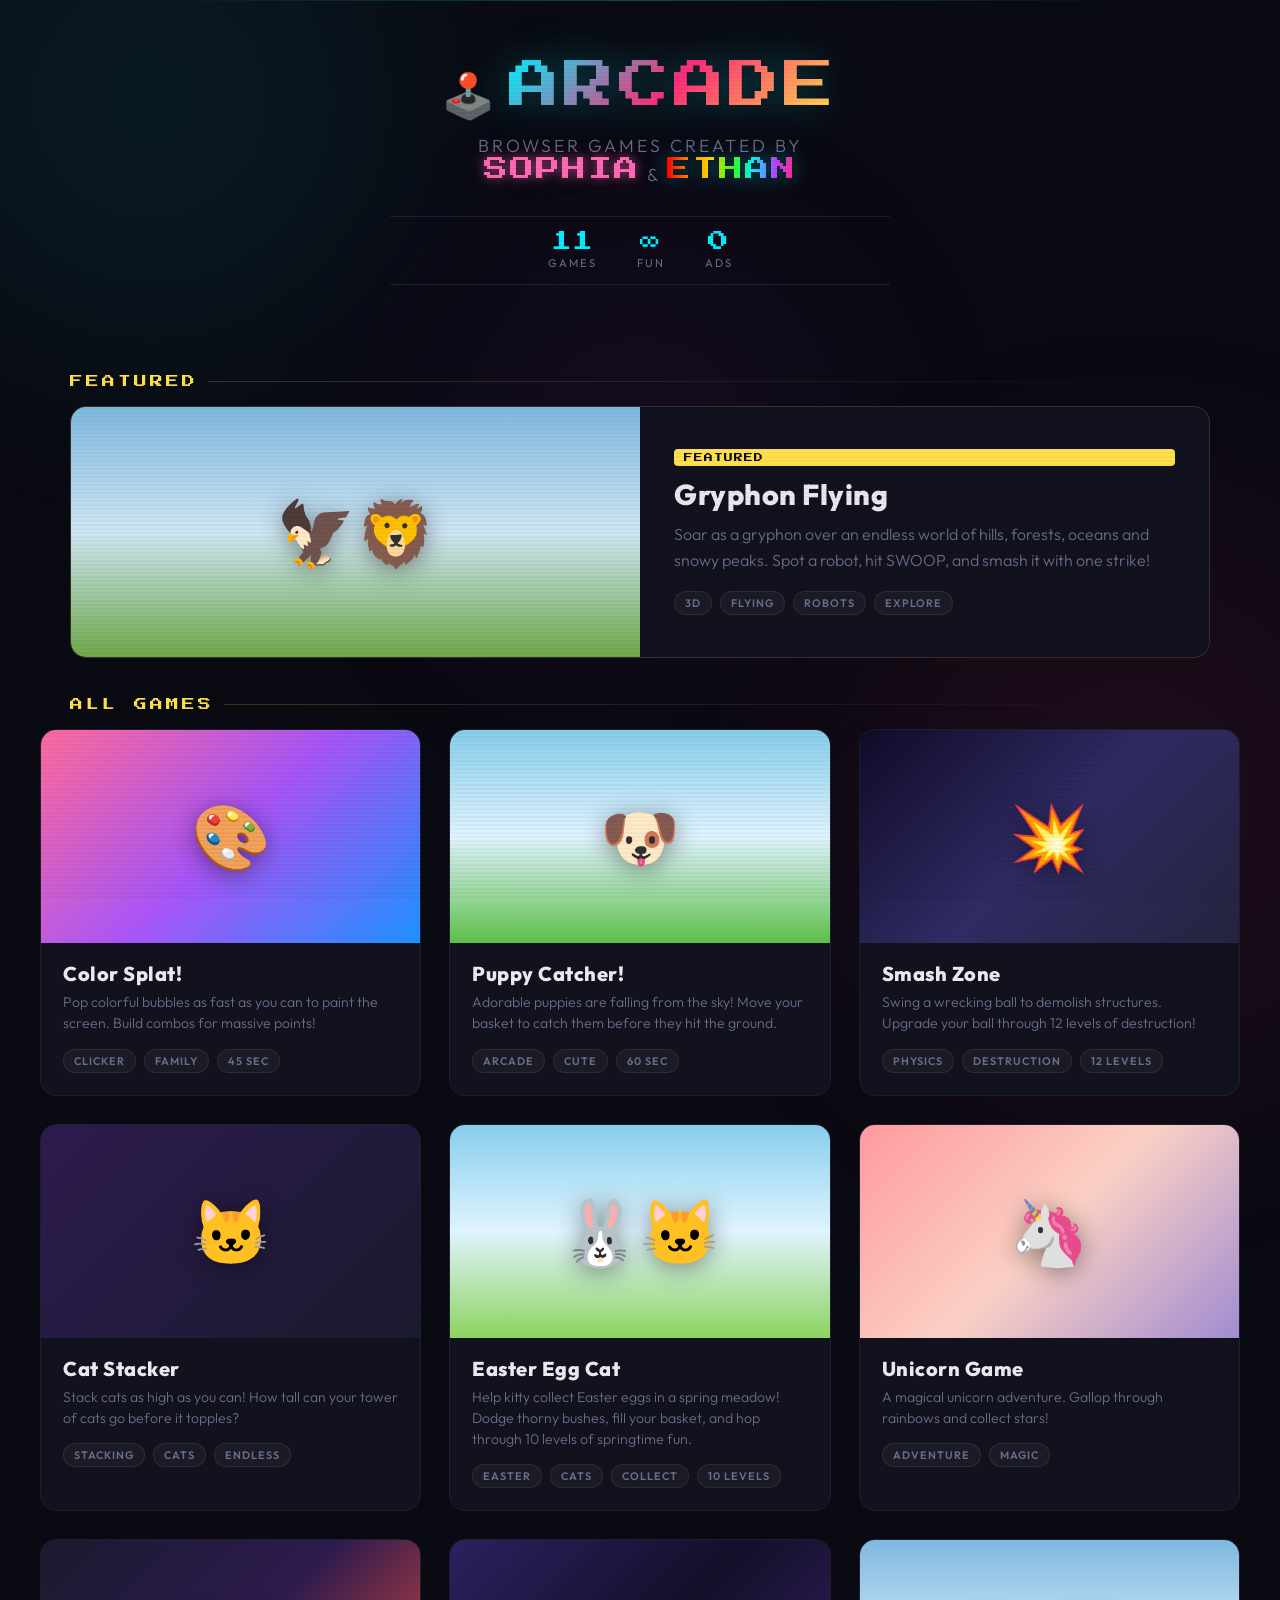
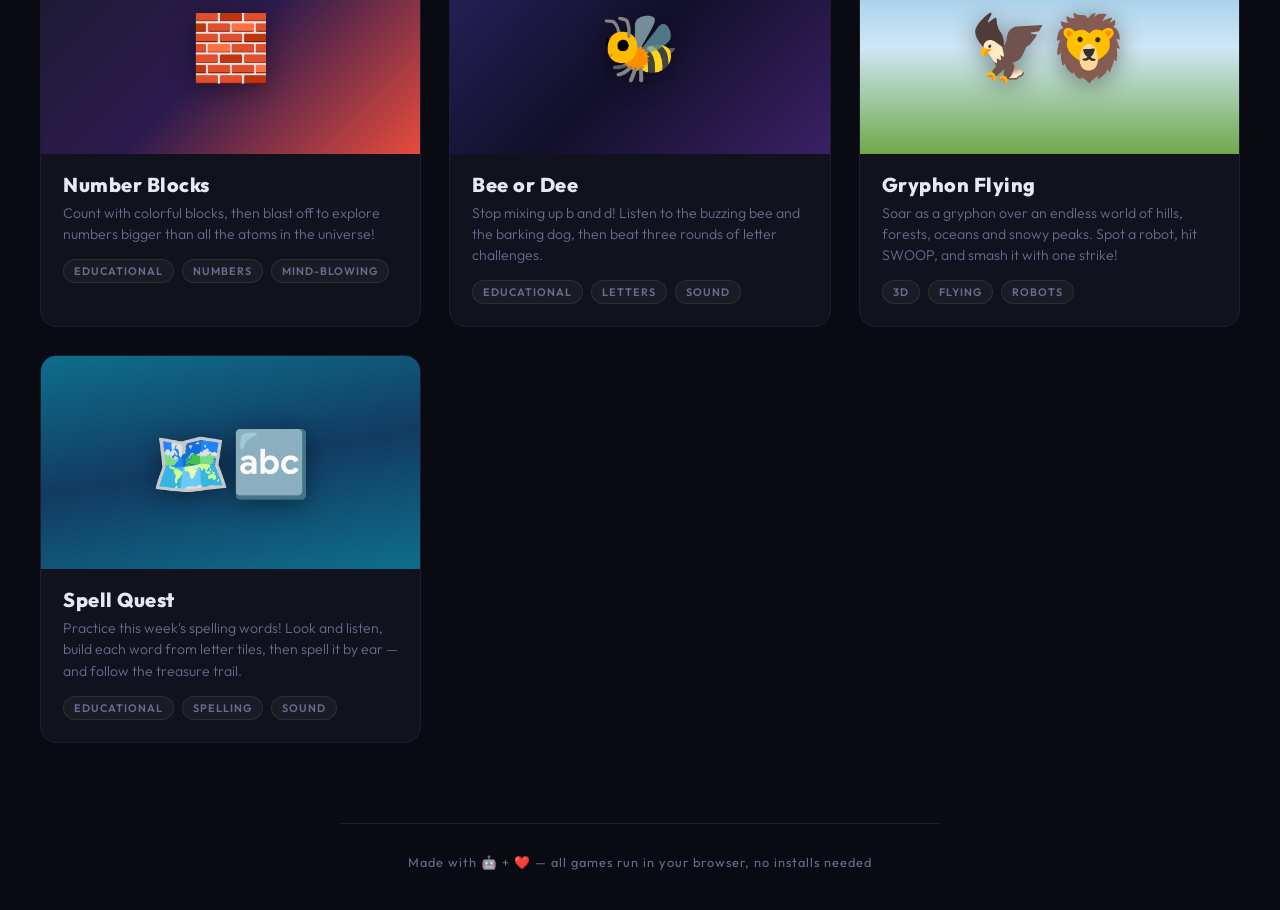
==== commit fc1922cb: "Merge remote-tracking branch 'origin/main' into claude/sophiaethan-https-cert-xshtd7" ====
--- a/index.html
+++ b/index.html
@@ -678,6 +678,27 @@
     </div>
   </a>
 
+  <!-- ═══ GAME CARD: Spell Quest ═══ -->
+  <a href="./spell-quest/" class="game-card" style="--accent: #FFC23D; --thumb-bg: linear-gradient(170deg, #0E6E8C, #123B63, #0E6E8C);">
+    <div class="card-thumb" style="background: linear-gradient(170deg, #0E6E8C, #123B63, #0E6E8C);">
+      <div class="thumb-placeholder">🗺️🔤</div>
+      <div class="play-overlay">
+        <div class="play-btn-icon" style="background: #FFC23D;">
+          <svg viewBox="0 0 24 24"><polygon points="8,5 19,12 8,19"/></svg>
+        </div>
+      </div>
+    </div>
+    <div class="card-info">
+      <div class="card-title">Spell Quest</div>
+      <div class="card-desc">Practice this week's spelling words! Look and listen, build each word from letter tiles, then spell it by ear — and follow the treasure trail.</div>
+      <div class="card-tags">
+        <span class="tag">Educational</span>
+        <span class="tag">Spelling</span>
+        <span class="tag">Sound</span>
+      </div>
+    </div>
+  </a>
+
 </main>
 
 <!-- FOOTER -->
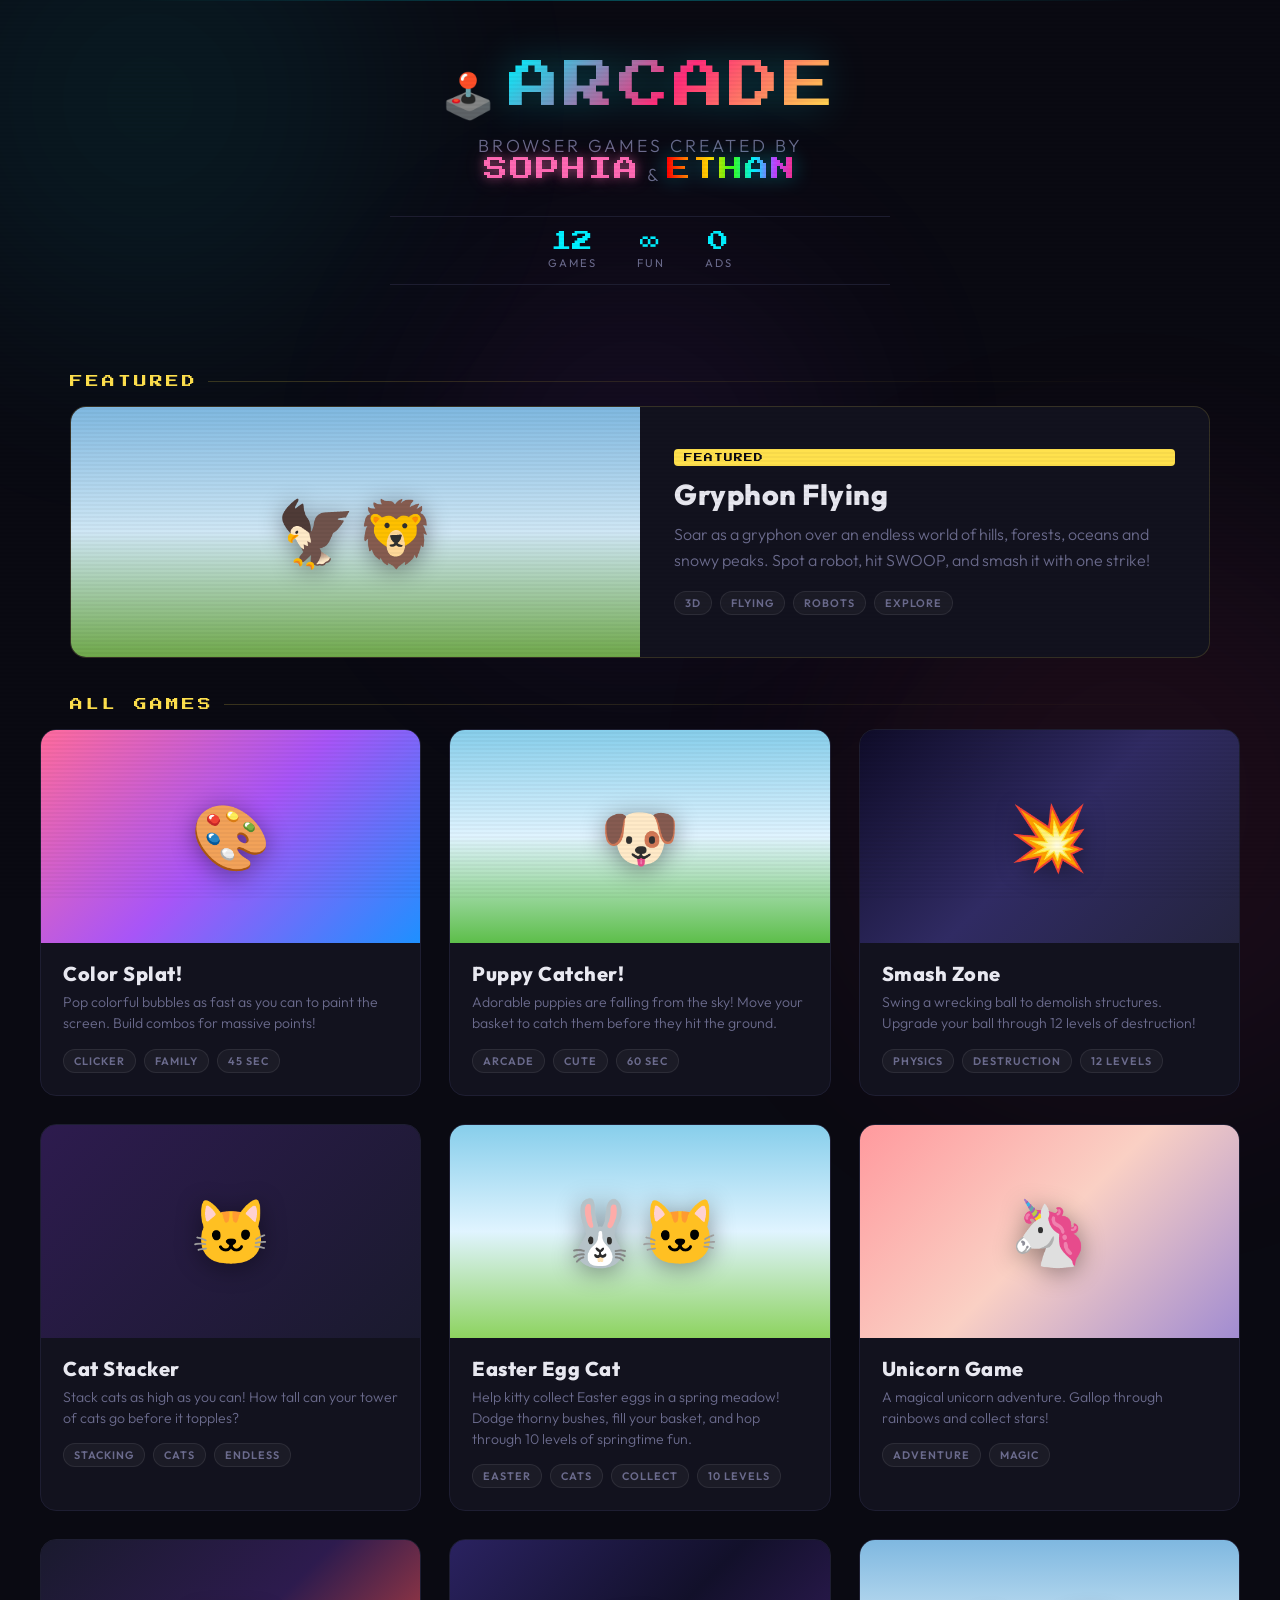
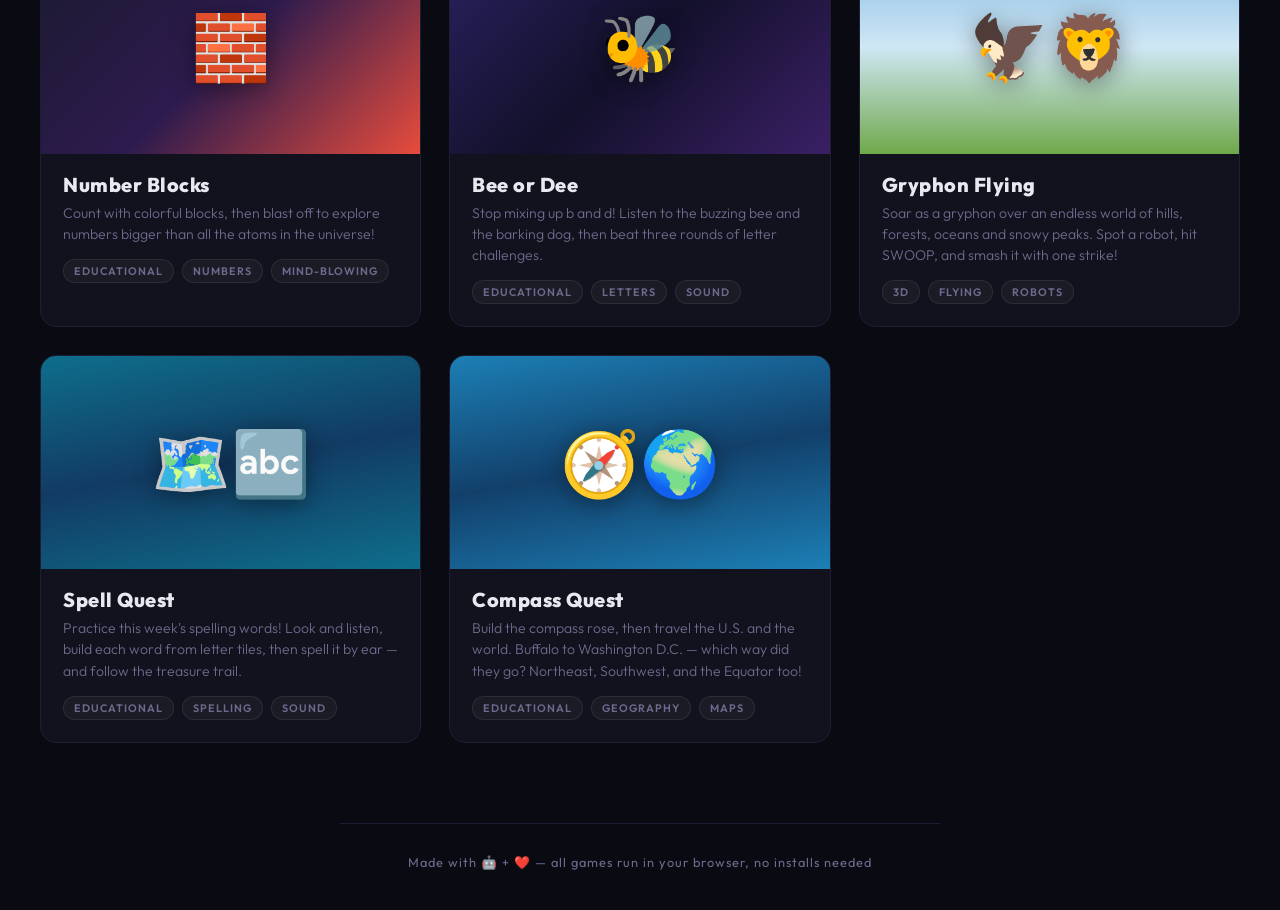
==== commit b910abad: "Add Compass Quest: compass rose + map-direction practice Three modes for 3rd-grade geography test pr" ====
--- a/index.html
+++ b/index.html
@@ -699,6 +699,27 @@
     </div>
   </a>
 
+  <!-- ═══ GAME CARD: Compass Quest ═══ -->
+  <a href="./compass-quest/" class="game-card" style="--accent: #8D63F2; --thumb-bg: linear-gradient(170deg, #1C7FB5, #12406B, #1C7FB5);">
+    <div class="card-thumb" style="background: linear-gradient(170deg, #1C7FB5, #12406B, #1C7FB5);">
+      <div class="thumb-placeholder">🧭🌍</div>
+      <div class="play-overlay">
+        <div class="play-btn-icon" style="background: #8D63F2;">
+          <svg viewBox="0 0 24 24"><polygon points="8,5 19,12 8,19"/></svg>
+        </div>
+      </div>
+    </div>
+    <div class="card-info">
+      <div class="card-title">Compass Quest</div>
+      <div class="card-desc">Build the compass rose, then travel the U.S. and the world. Buffalo to Washington D.C. — which way did they go? Northeast, Southwest, and the Equator too!</div>
+      <div class="card-tags">
+        <span class="tag">Educational</span>
+        <span class="tag">Geography</span>
+        <span class="tag">Maps</span>
+      </div>
+    </div>
+  </a>
+
 </main>
 
 <!-- FOOTER -->
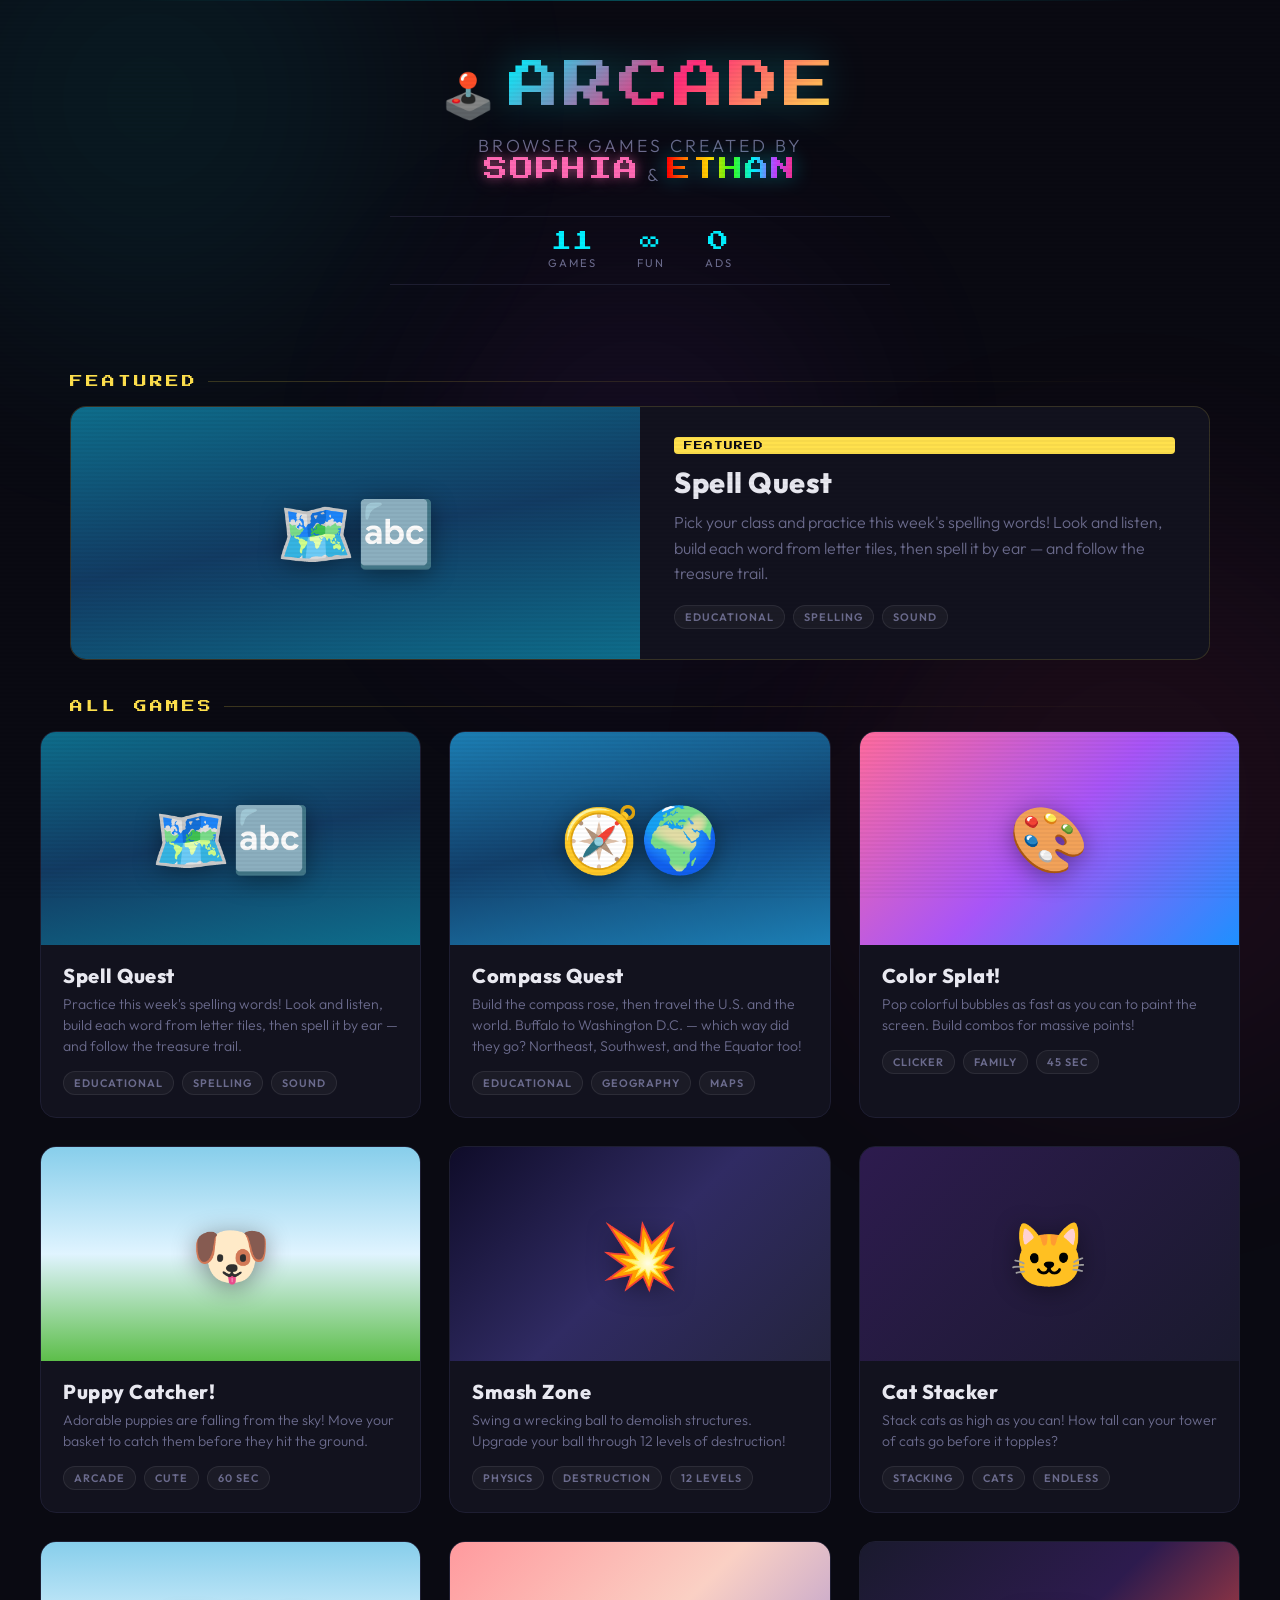
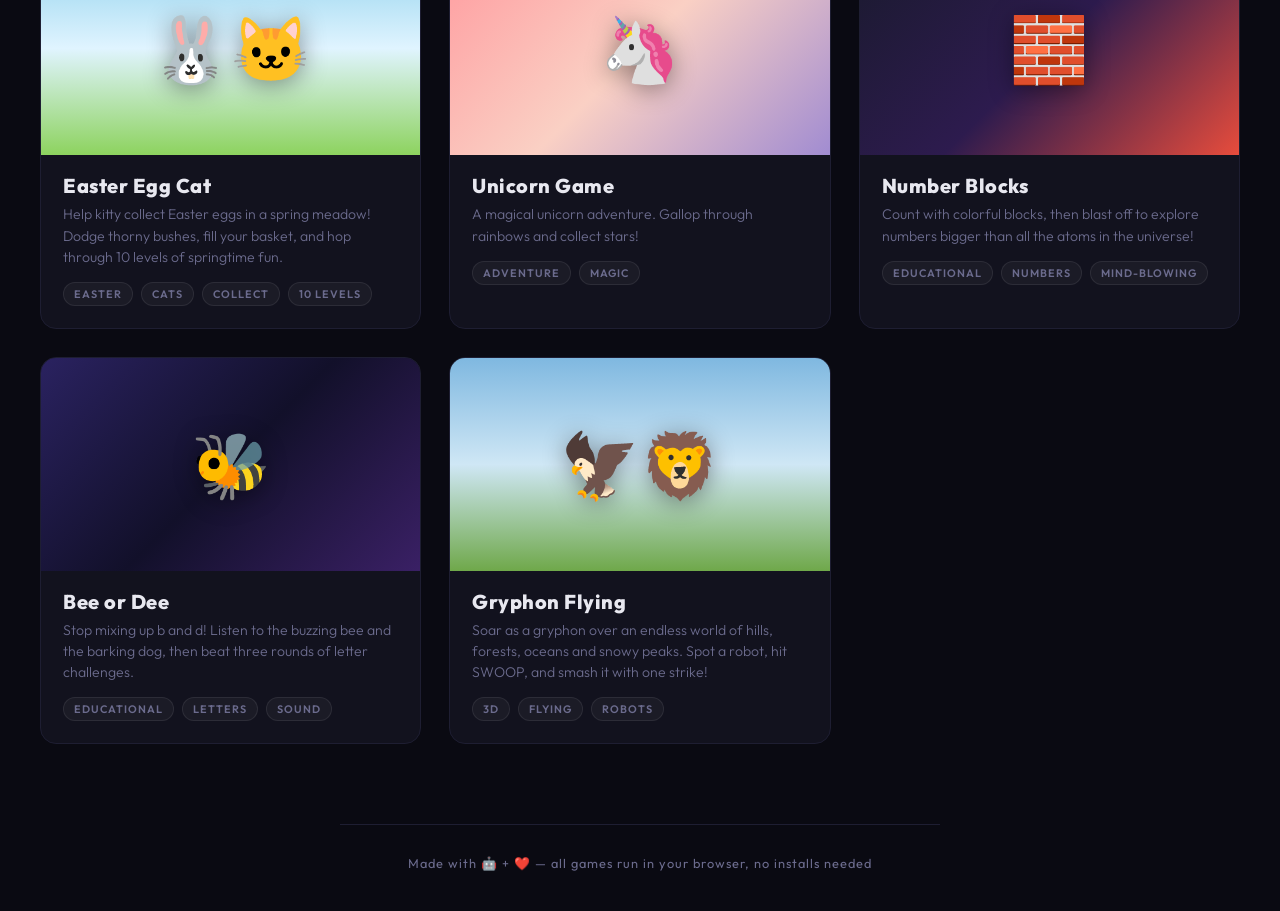
==== commit 94fd2231: "Home: feature Spell Quest; Spell Quest and Compass Quest first in All Games Game count now counts gr" ====
--- a/index.html
+++ b/index.html
@@ -456,25 +456,24 @@
   <div class="section-label">Featured</div>
   <div class="featured-grid">
 
-    <!-- ═══ FEATURED: Gryphon Flying ═══ -->
-    <a href="./gryphon-flying/" class="game-card featured" style="--accent: #E8A33D; --thumb-bg: linear-gradient(180deg, #7FB8E0, #CFE7F5, #6FA84A);">
-      <div class="card-thumb" style="background: linear-gradient(180deg, #7FB8E0, #CFE7F5, #6FA84A);">
-        <div class="thumb-placeholder">🦅🦁</div>
+    <!-- ═══ FEATURED: Spell Quest ═══ -->
+    <a href="./spell-quest/" class="game-card featured" style="--accent: #FFC23D; --thumb-bg: linear-gradient(170deg, #0E6E8C, #123B63, #0E6E8C);">
+      <div class="card-thumb" style="background: linear-gradient(170deg, #0E6E8C, #123B63, #0E6E8C);">
+        <div class="thumb-placeholder">🗺️🔤</div>
         <div class="play-overlay">
-          <div class="play-btn-icon" style="background: #E8A33D;">
+          <div class="play-btn-icon" style="background: #FFC23D;">
             <svg viewBox="0 0 24 24"><polygon points="8,5 19,12 8,19"/></svg>
           </div>
         </div>
       </div>
       <div class="card-info">
         <span class="featured-badge">FEATURED</span>
-        <div class="card-title">Gryphon Flying</div>
-        <div class="card-desc">Soar as a gryphon over an endless world of hills, forests, oceans and snowy peaks. Spot a robot, hit SWOOP, and smash it with one strike!</div>
+        <div class="card-title">Spell Quest</div>
+        <div class="card-desc">Pick your class and practice this week's spelling words! Look and listen, build each word from letter tiles, then spell it by ear — and follow the treasure trail.</div>
         <div class="card-tags">
-          <span class="tag">3D</span>
-          <span class="tag">Flying</span>
-          <span class="tag">Robots</span>
-          <span class="tag">Explore</span>
+          <span class="tag">Educational</span>
+          <span class="tag">Spelling</span>
+          <span class="tag">Sound</span>
         </div>
       </div>
     </a>
@@ -489,6 +488,48 @@
 
 <main class="games-grid" id="games-grid">
 
+  <!-- ═══ GAME CARD: Spell Quest ═══ -->
+  <a href="./spell-quest/" class="game-card" style="--accent: #FFC23D; --thumb-bg: linear-gradient(170deg, #0E6E8C, #123B63, #0E6E8C);">
+    <div class="card-thumb" style="background: linear-gradient(170deg, #0E6E8C, #123B63, #0E6E8C);">
+      <div class="thumb-placeholder">🗺️🔤</div>
+      <div class="play-overlay">
+        <div class="play-btn-icon" style="background: #FFC23D;">
+          <svg viewBox="0 0 24 24"><polygon points="8,5 19,12 8,19"/></svg>
+        </div>
+      </div>
+    </div>
+    <div class="card-info">
+      <div class="card-title">Spell Quest</div>
+      <div class="card-desc">Practice this week's spelling words! Look and listen, build each word from letter tiles, then spell it by ear — and follow the treasure trail.</div>
+      <div class="card-tags">
+        <span class="tag">Educational</span>
+        <span class="tag">Spelling</span>
+        <span class="tag">Sound</span>
+      </div>
+    </div>
+  </a>
+
+  <!-- ═══ GAME CARD: Compass Quest ═══ -->
+  <a href="./compass-quest/" class="game-card" style="--accent: #8D63F2; --thumb-bg: linear-gradient(170deg, #1C7FB5, #12406B, #1C7FB5);">
+    <div class="card-thumb" style="background: linear-gradient(170deg, #1C7FB5, #12406B, #1C7FB5);">
+      <div class="thumb-placeholder">🧭🌍</div>
+      <div class="play-overlay">
+        <div class="play-btn-icon" style="background: #8D63F2;">
+          <svg viewBox="0 0 24 24"><polygon points="8,5 19,12 8,19"/></svg>
+        </div>
+      </div>
+    </div>
+    <div class="card-info">
+      <div class="card-title">Compass Quest</div>
+      <div class="card-desc">Build the compass rose, then travel the U.S. and the world. Buffalo to Washington D.C. — which way did they go? Northeast, Southwest, and the Equator too!</div>
+      <div class="card-tags">
+        <span class="tag">Educational</span>
+        <span class="tag">Geography</span>
+        <span class="tag">Maps</span>
+      </div>
+    </div>
+  </a>
+
   <!-- ═══ GAME CARD: Color Splat ═══ -->
   <a href="./color-splat/" class="game-card" style="--accent: #A855F7; --thumb-bg: linear-gradient(135deg, #FF6B9D, #A855F7, #1E90FF);">
     <div class="card-thumb" style="background: linear-gradient(135deg, #FF6B9D, #A855F7, #1E90FF);">
@@ -678,48 +719,6 @@
     </div>
   </a>
 
-  <!-- ═══ GAME CARD: Spell Quest ═══ -->
-  <a href="./spell-quest/" class="game-card" style="--accent: #FFC23D; --thumb-bg: linear-gradient(170deg, #0E6E8C, #123B63, #0E6E8C);">
-    <div class="card-thumb" style="background: linear-gradient(170deg, #0E6E8C, #123B63, #0E6E8C);">
-      <div class="thumb-placeholder">🗺️🔤</div>
-      <div class="play-overlay">
-        <div class="play-btn-icon" style="background: #FFC23D;">
-          <svg viewBox="0 0 24 24"><polygon points="8,5 19,12 8,19"/></svg>
-        </div>
-      </div>
-    </div>
-    <div class="card-info">
-      <div class="card-title">Spell Quest</div>
-      <div class="card-desc">Practice this week's spelling words! Look and listen, build each word from letter tiles, then spell it by ear — and follow the treasure trail.</div>
-      <div class="card-tags">
-        <span class="tag">Educational</span>
-        <span class="tag">Spelling</span>
-        <span class="tag">Sound</span>
-      </div>
-    </div>
-  </a>
-
-  <!-- ═══ GAME CARD: Compass Quest ═══ -->
-  <a href="./compass-quest/" class="game-card" style="--accent: #8D63F2; --thumb-bg: linear-gradient(170deg, #1C7FB5, #12406B, #1C7FB5);">
-    <div class="card-thumb" style="background: linear-gradient(170deg, #1C7FB5, #12406B, #1C7FB5);">
-      <div class="thumb-placeholder">🧭🌍</div>
-      <div class="play-overlay">
-        <div class="play-btn-icon" style="background: #8D63F2;">
-          <svg viewBox="0 0 24 24"><polygon points="8,5 19,12 8,19"/></svg>
-        </div>
-      </div>
-    </div>
-    <div class="card-info">
-      <div class="card-title">Compass Quest</div>
-      <div class="card-desc">Build the compass rose, then travel the U.S. and the world. Buffalo to Washington D.C. — which way did they go? Northeast, Southwest, and the Equator too!</div>
-      <div class="card-tags">
-        <span class="tag">Educational</span>
-        <span class="tag">Geography</span>
-        <span class="tag">Maps</span>
-      </div>
-    </div>
-  </a>
-
 </main>
 
 <!-- FOOTER -->
@@ -730,7 +729,7 @@
 <script>
   // Update game count dynamically
   document.getElementById('game-count').textContent =
-    document.querySelectorAll('.game-card').length;
+    document.querySelectorAll('#games-grid .game-card').length;
 </script>
 </body>
 </html>
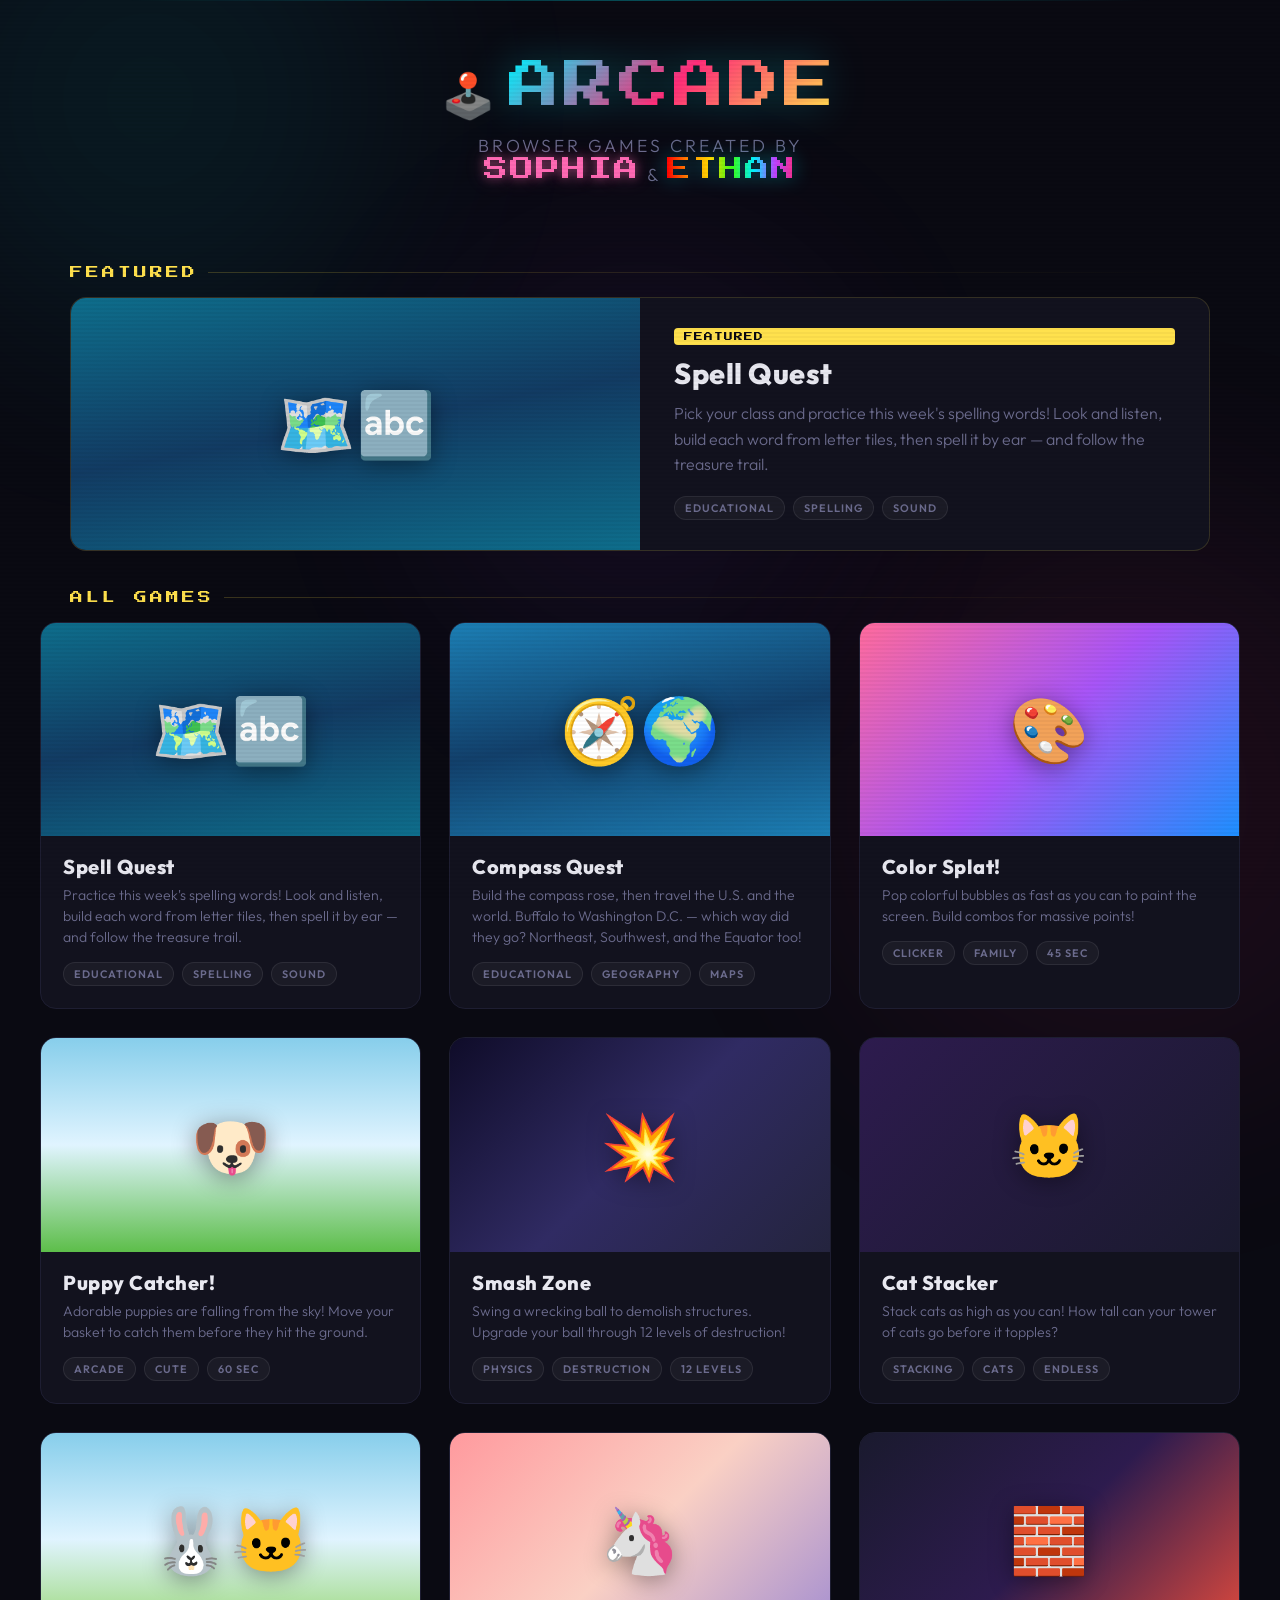
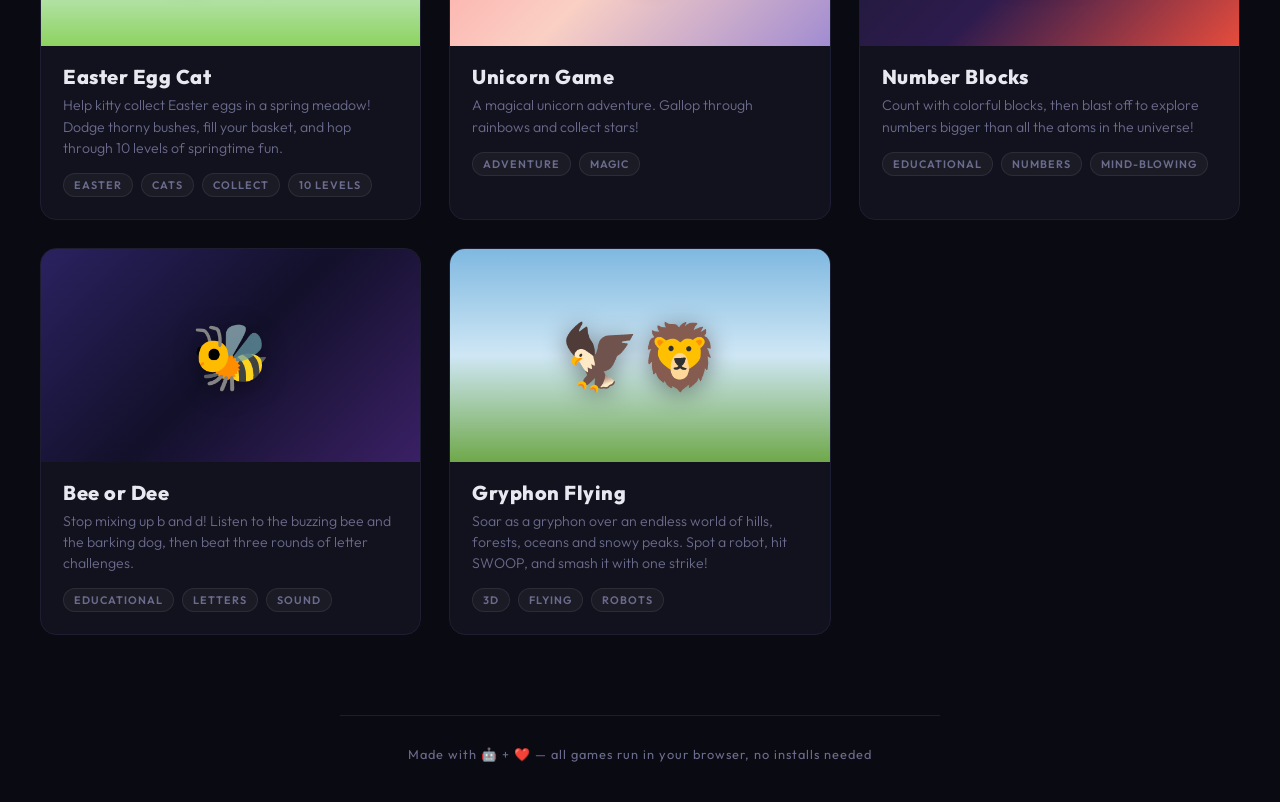
==== commit ae674614: "Home: remove the Games / Fun / Ads stats bar Co-Authored-By: Claude Opus 5.5 <noreply@anthropic.com>" ====
--- a/index.html
+++ b/index.html
@@ -116,33 +116,6 @@
     background-clip: text;
     filter: drop-shadow(0 0 10px rgba(0, 240, 255, 0.4));
     letter-spacing: 2px;
-  }
-
-  /* ── GAME COUNT BAR ── */
-  .stats-bar {
-    display: flex;
-    justify-content: center;
-    gap: 40px;
-    margin: 30px auto 10px;
-    padding: 14px 30px;
-    max-width: 500px;
-    border-top: 1px solid var(--card-border);
-    border-bottom: 1px solid var(--card-border);
-  }
-  .stat {
-    text-align: center;
-  }
-  .stat-val {
-    font-family: 'Press Start 2P', monospace;
-    font-size: 1.3rem;
-    color: var(--neon-cyan);
-  }
-  .stat-label {
-    font-size: 0.7rem;
-    color: var(--text-dim);
-    text-transform: uppercase;
-    letter-spacing: 2px;
-    margin-top: 4px;
   }
 
   /* ── FEATURED SECTION ── */
@@ -415,7 +388,6 @@
   /* ── RESPONSIVE ── */
   @media (max-width: 700px) {
     .games-grid { grid-template-columns: 1fr; padding: 0 16px 60px; }
-    .stats-bar { gap: 25px; }
     .header { padding: 40px 16px 30px; }
   }
 
@@ -435,20 +407,6 @@
   </div>
   <p class="tagline">Browser games created by<br><span class="name-sophia">Sophia</span> & <span class="name-ethan">Ethan</span></p>
 
-  <div class="stats-bar">
-    <div class="stat">
-      <div class="stat-val" id="game-count">5</div>
-      <div class="stat-label">Games</div>
-    </div>
-    <div class="stat">
-      <div class="stat-val">∞</div>
-      <div class="stat-label">Fun</div>
-    </div>
-    <div class="stat">
-      <div class="stat-val">0</div>
-      <div class="stat-label">Ads</div>
-    </div>
-  </div>
 </header>
 
 <!-- FEATURED GAMES -->
@@ -726,10 +684,5 @@
   Made with 🤖 + ❤️ — all games run in your browser, no installs needed
 </footer>
 
-<script>
-  // Update game count dynamically
-  document.getElementById('game-count').textContent =
-    document.querySelectorAll('#games-grid .game-card').length;
-</script>
 </body>
 </html>
